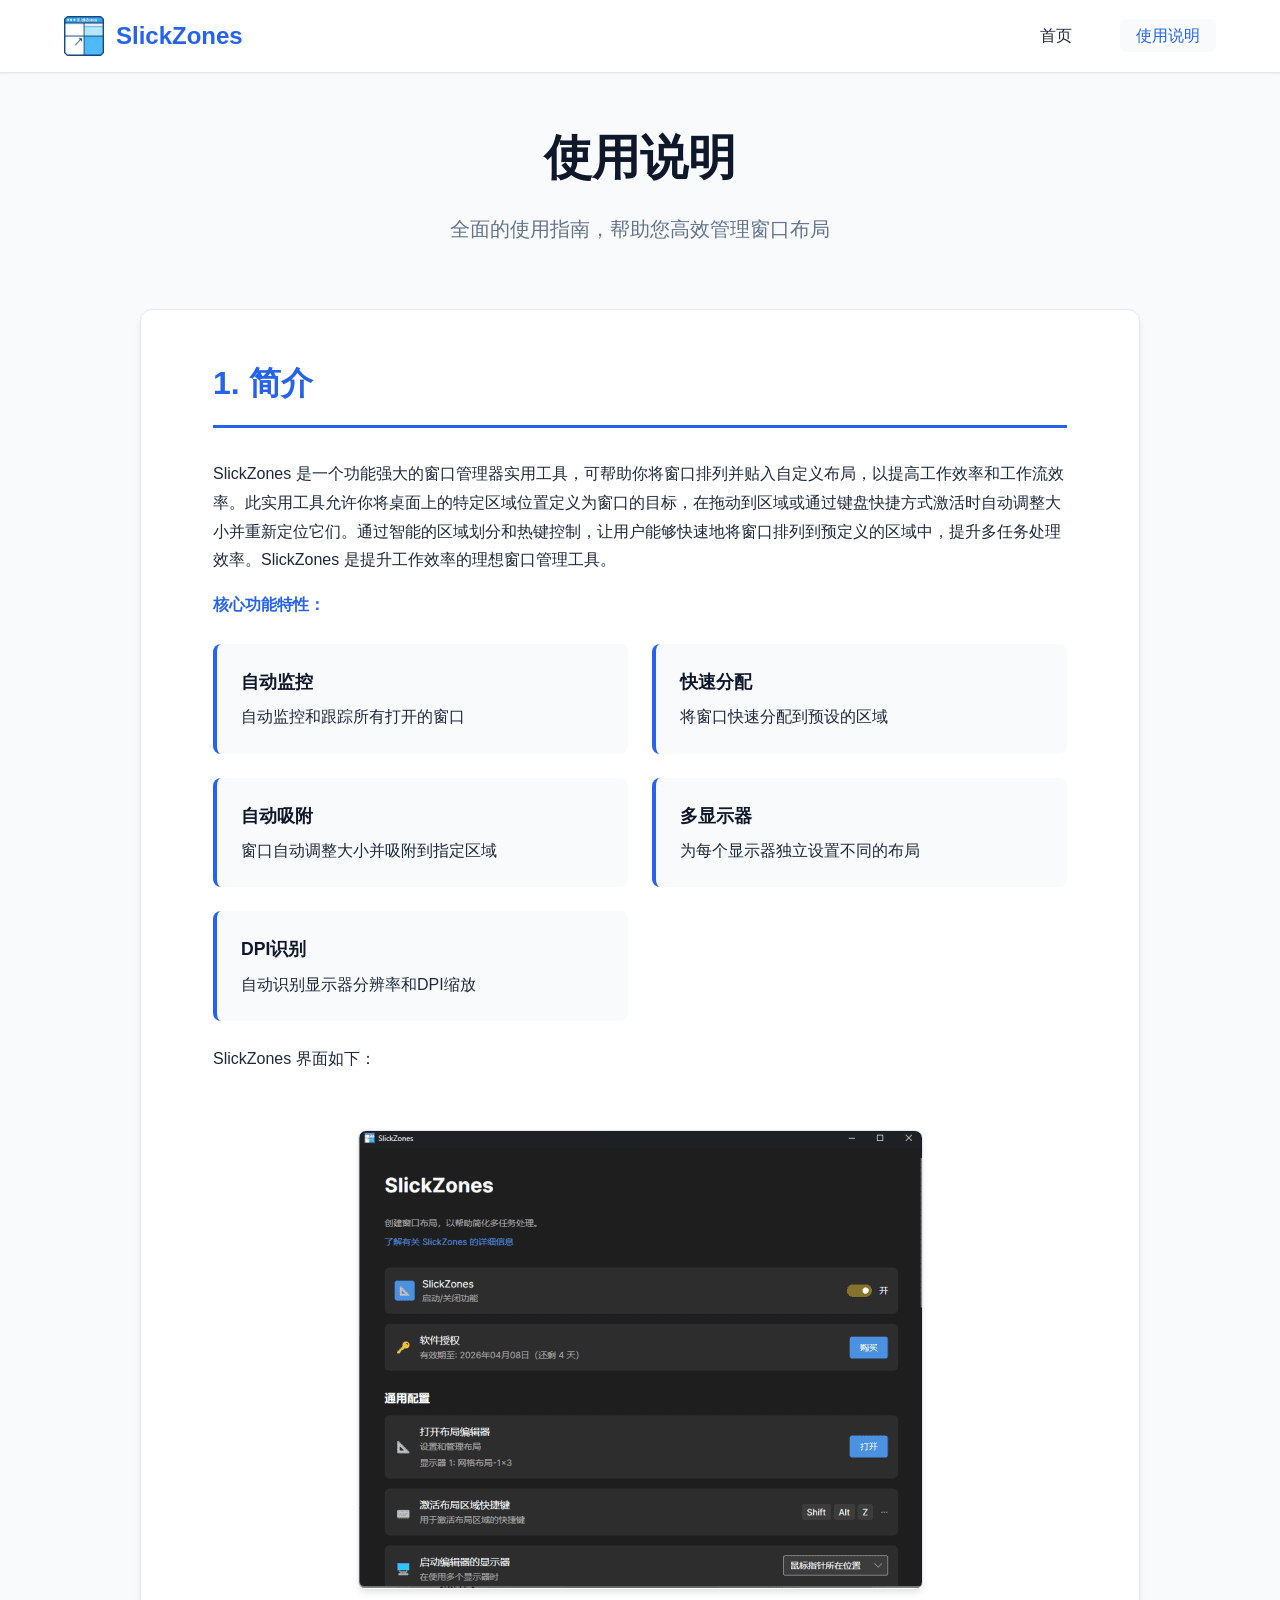
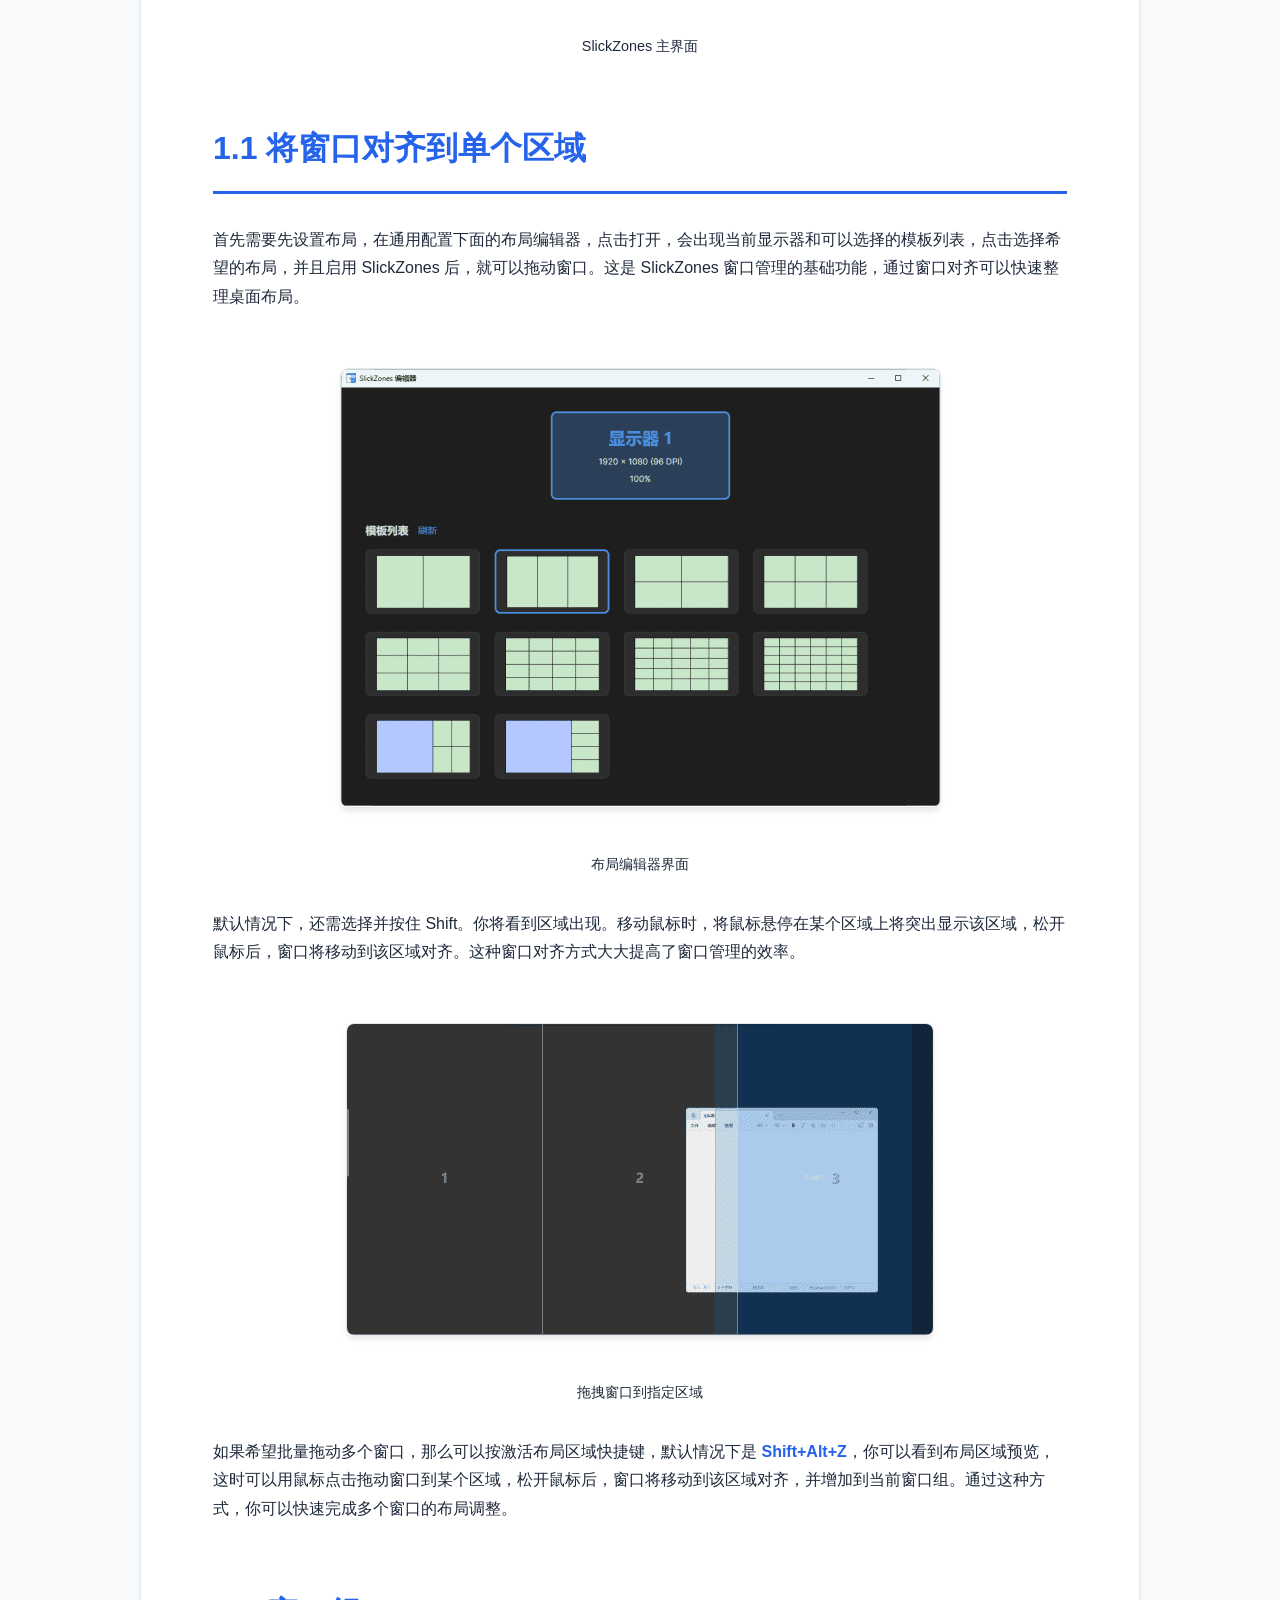
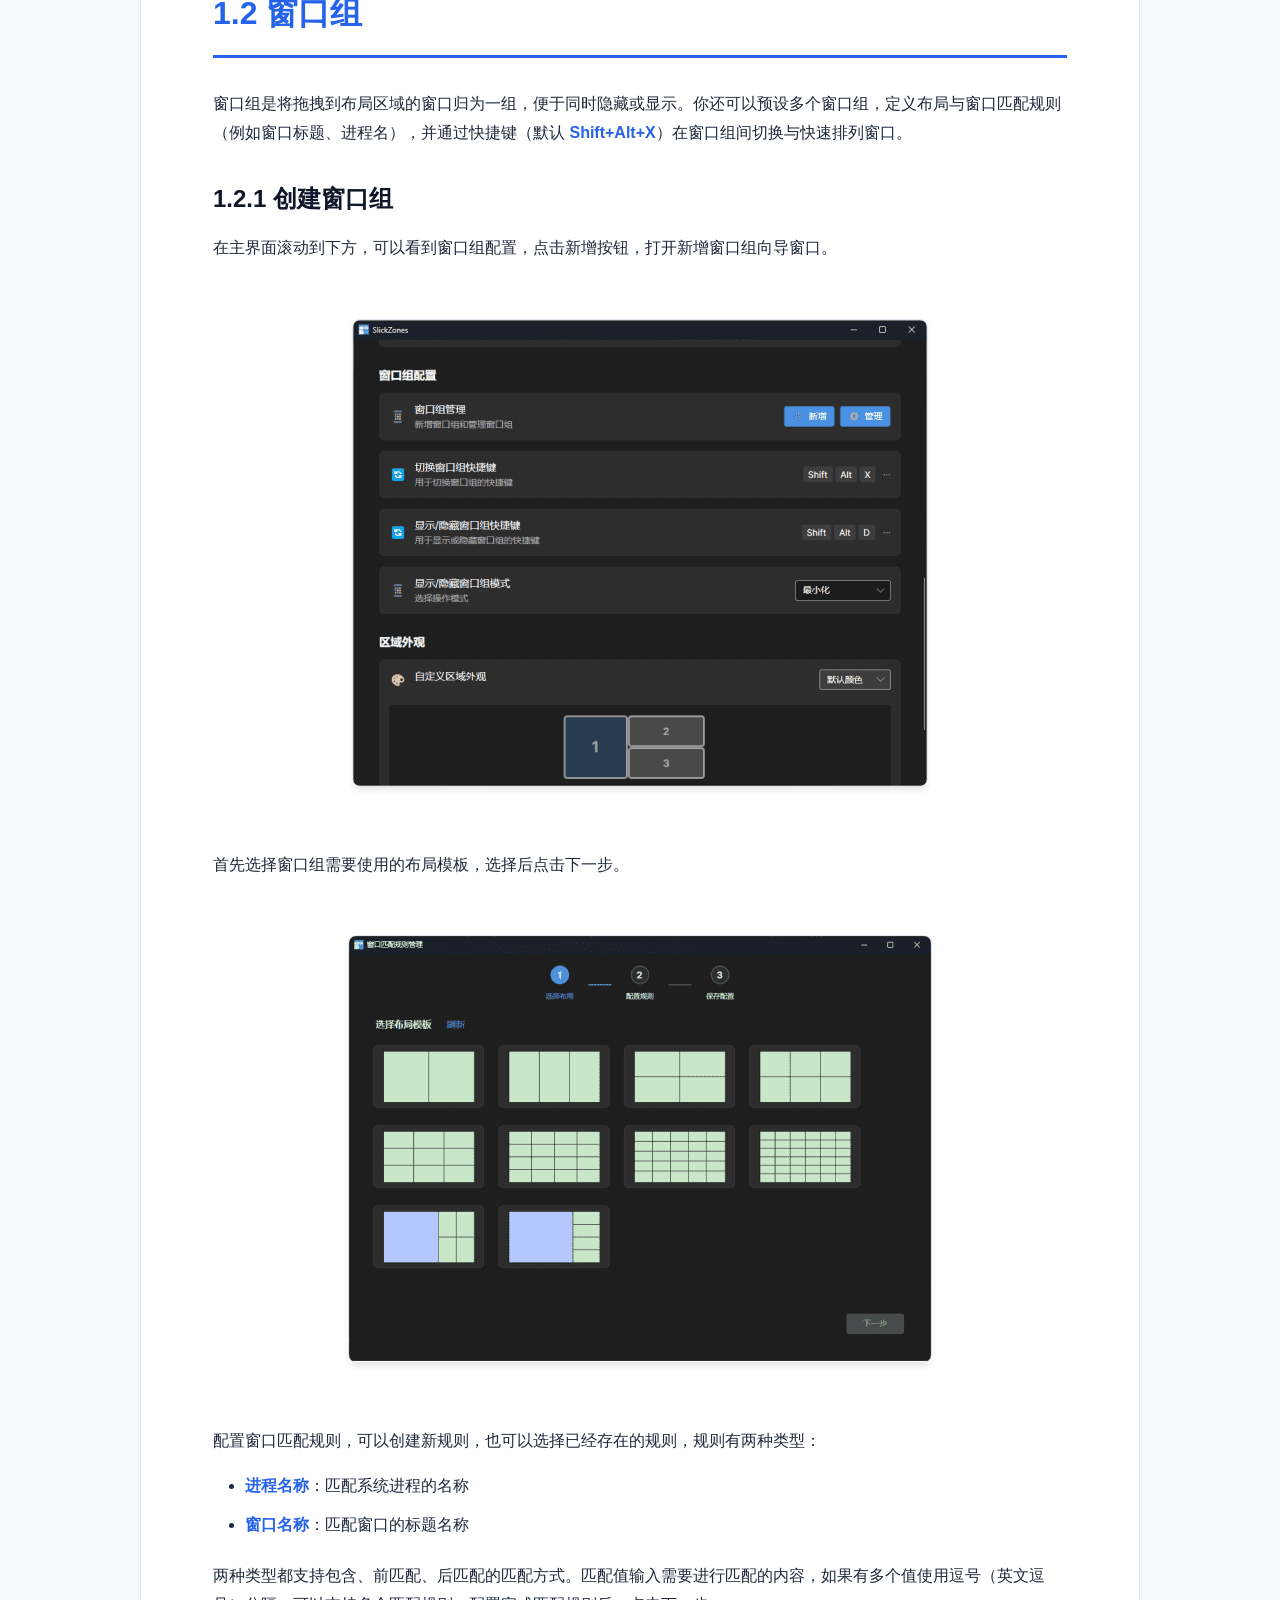
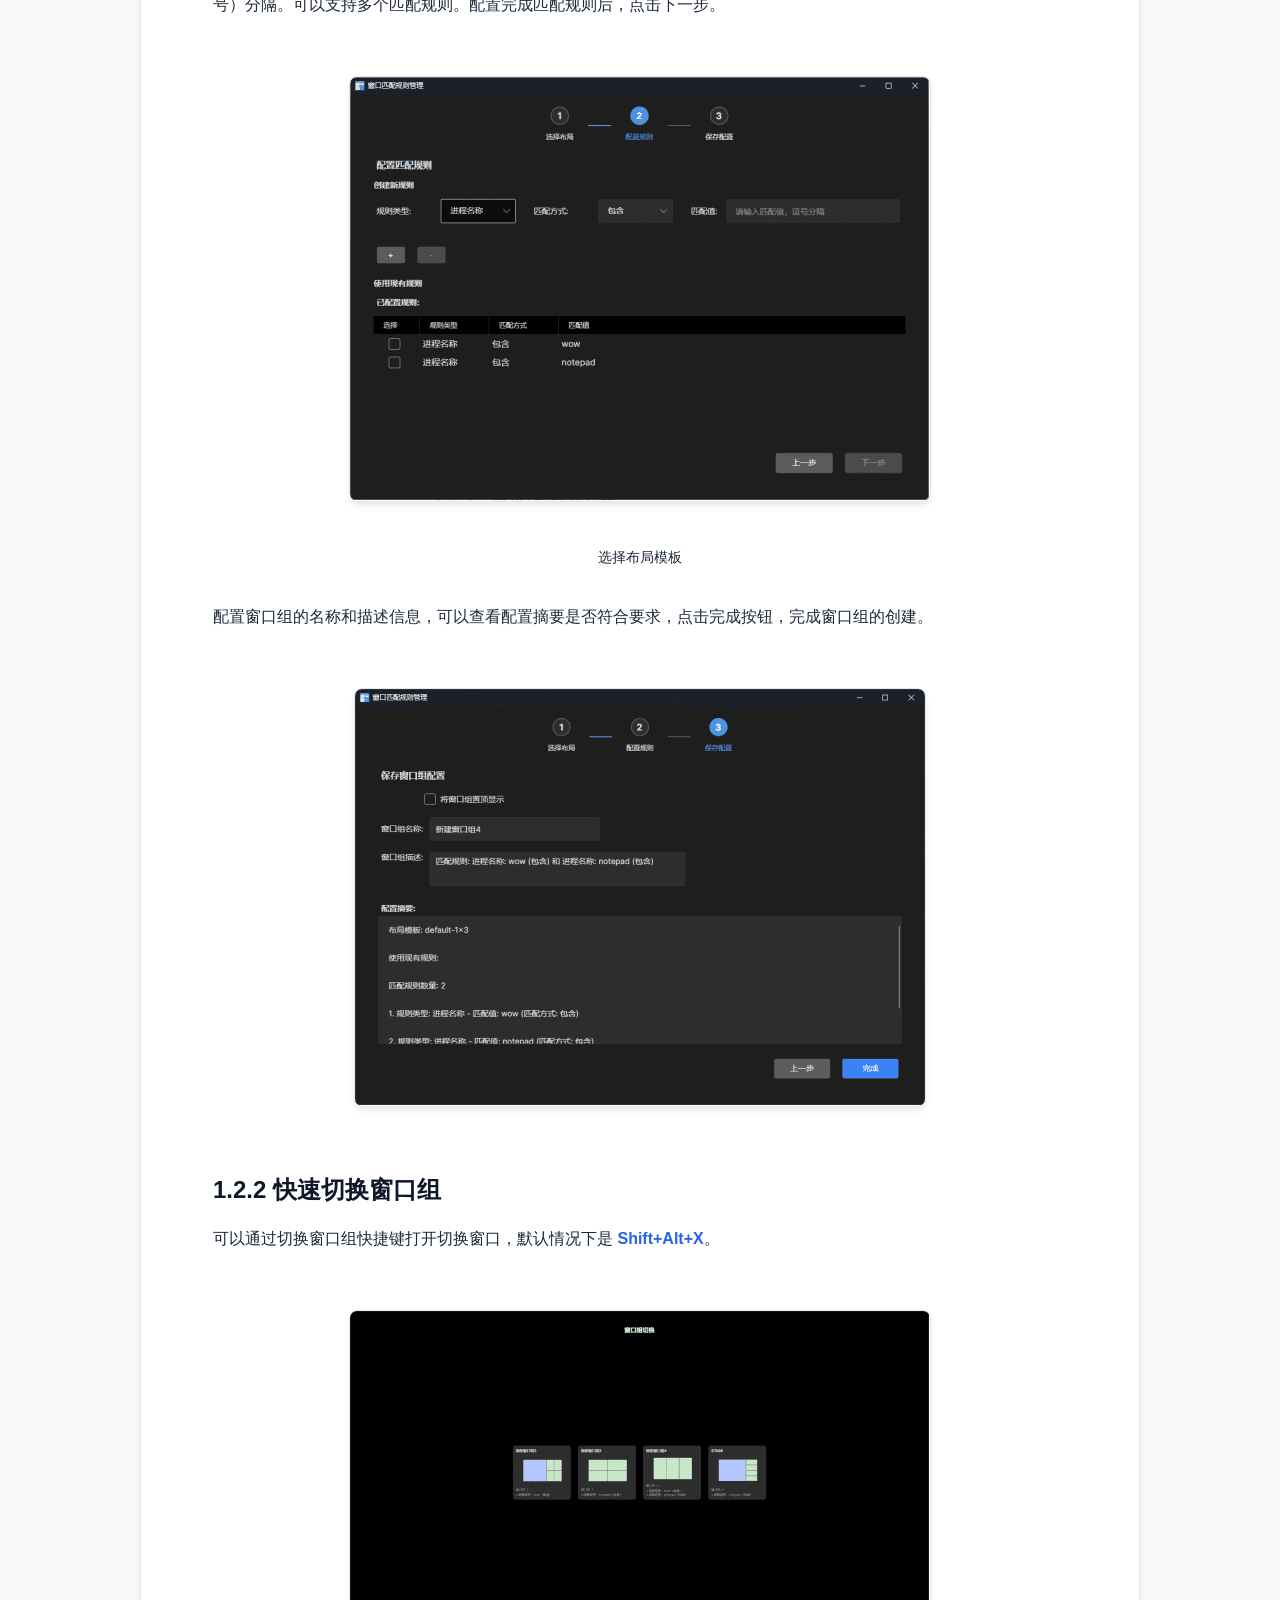
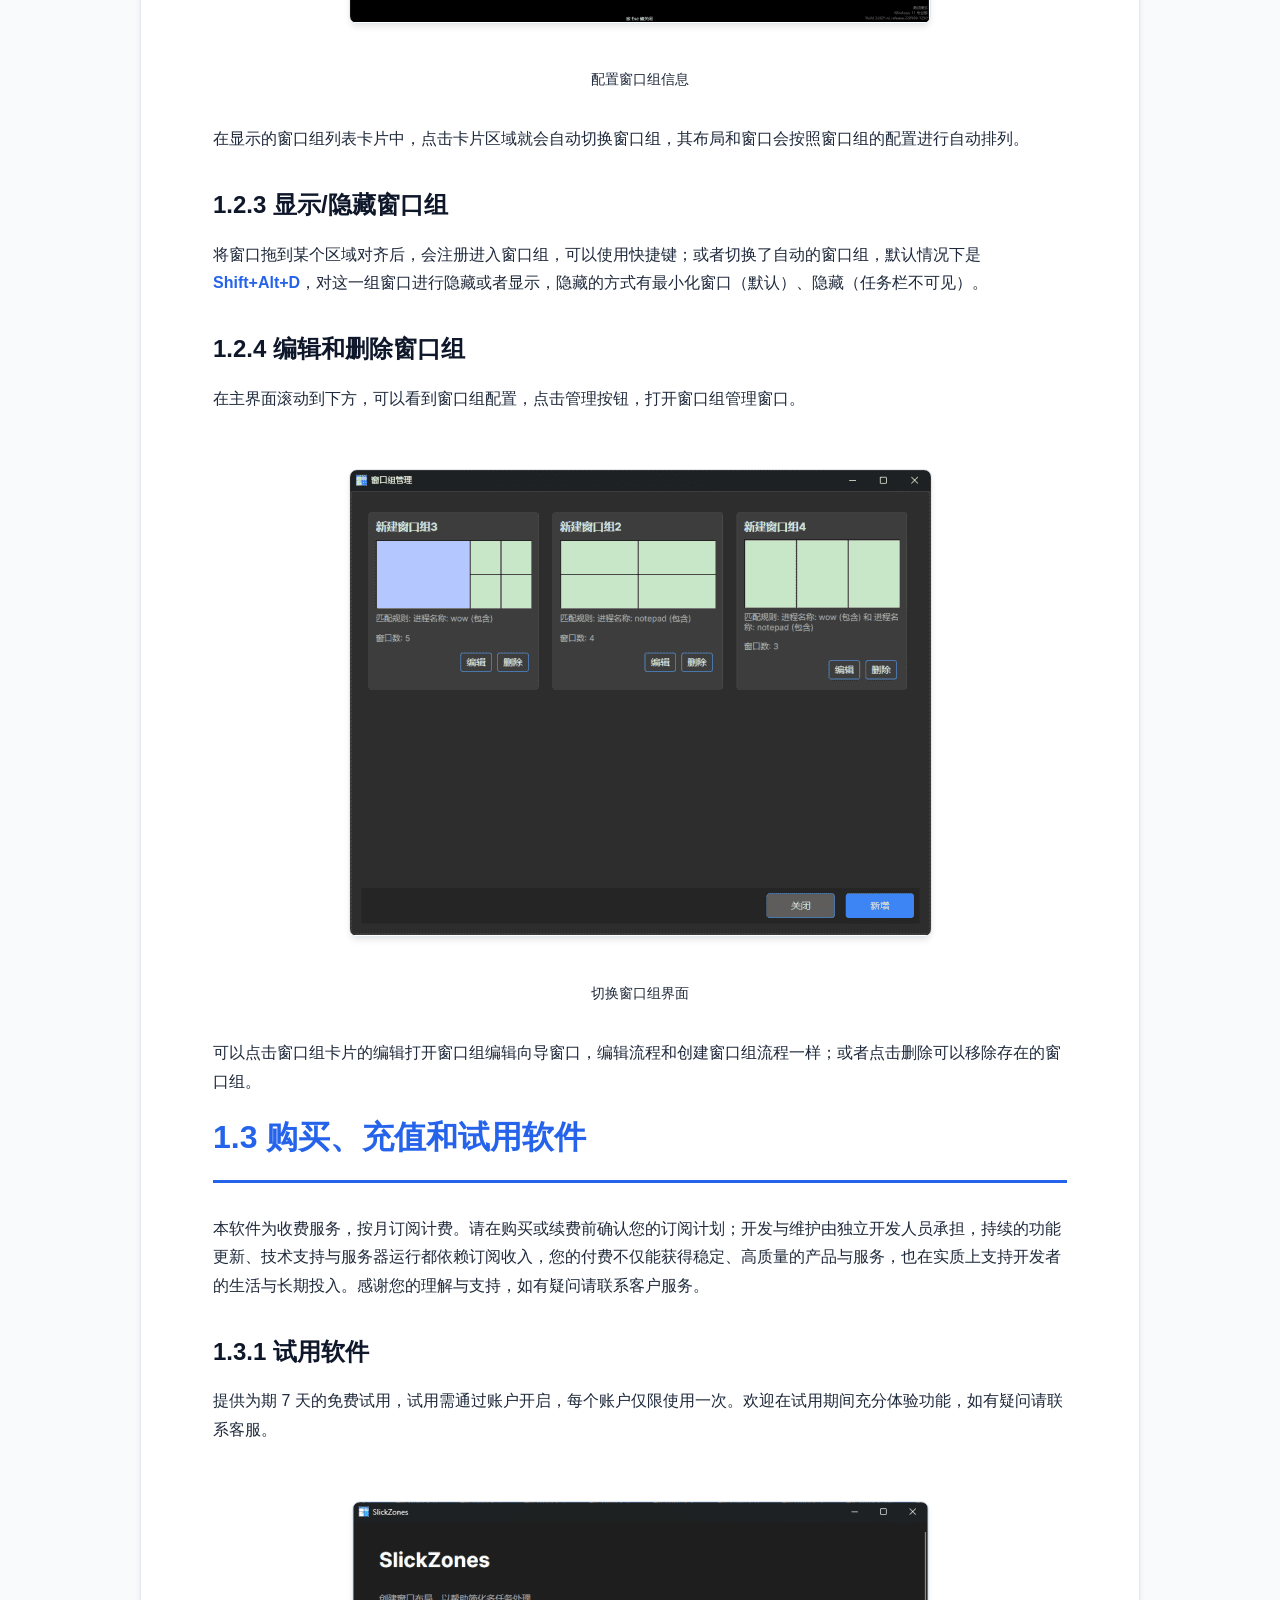
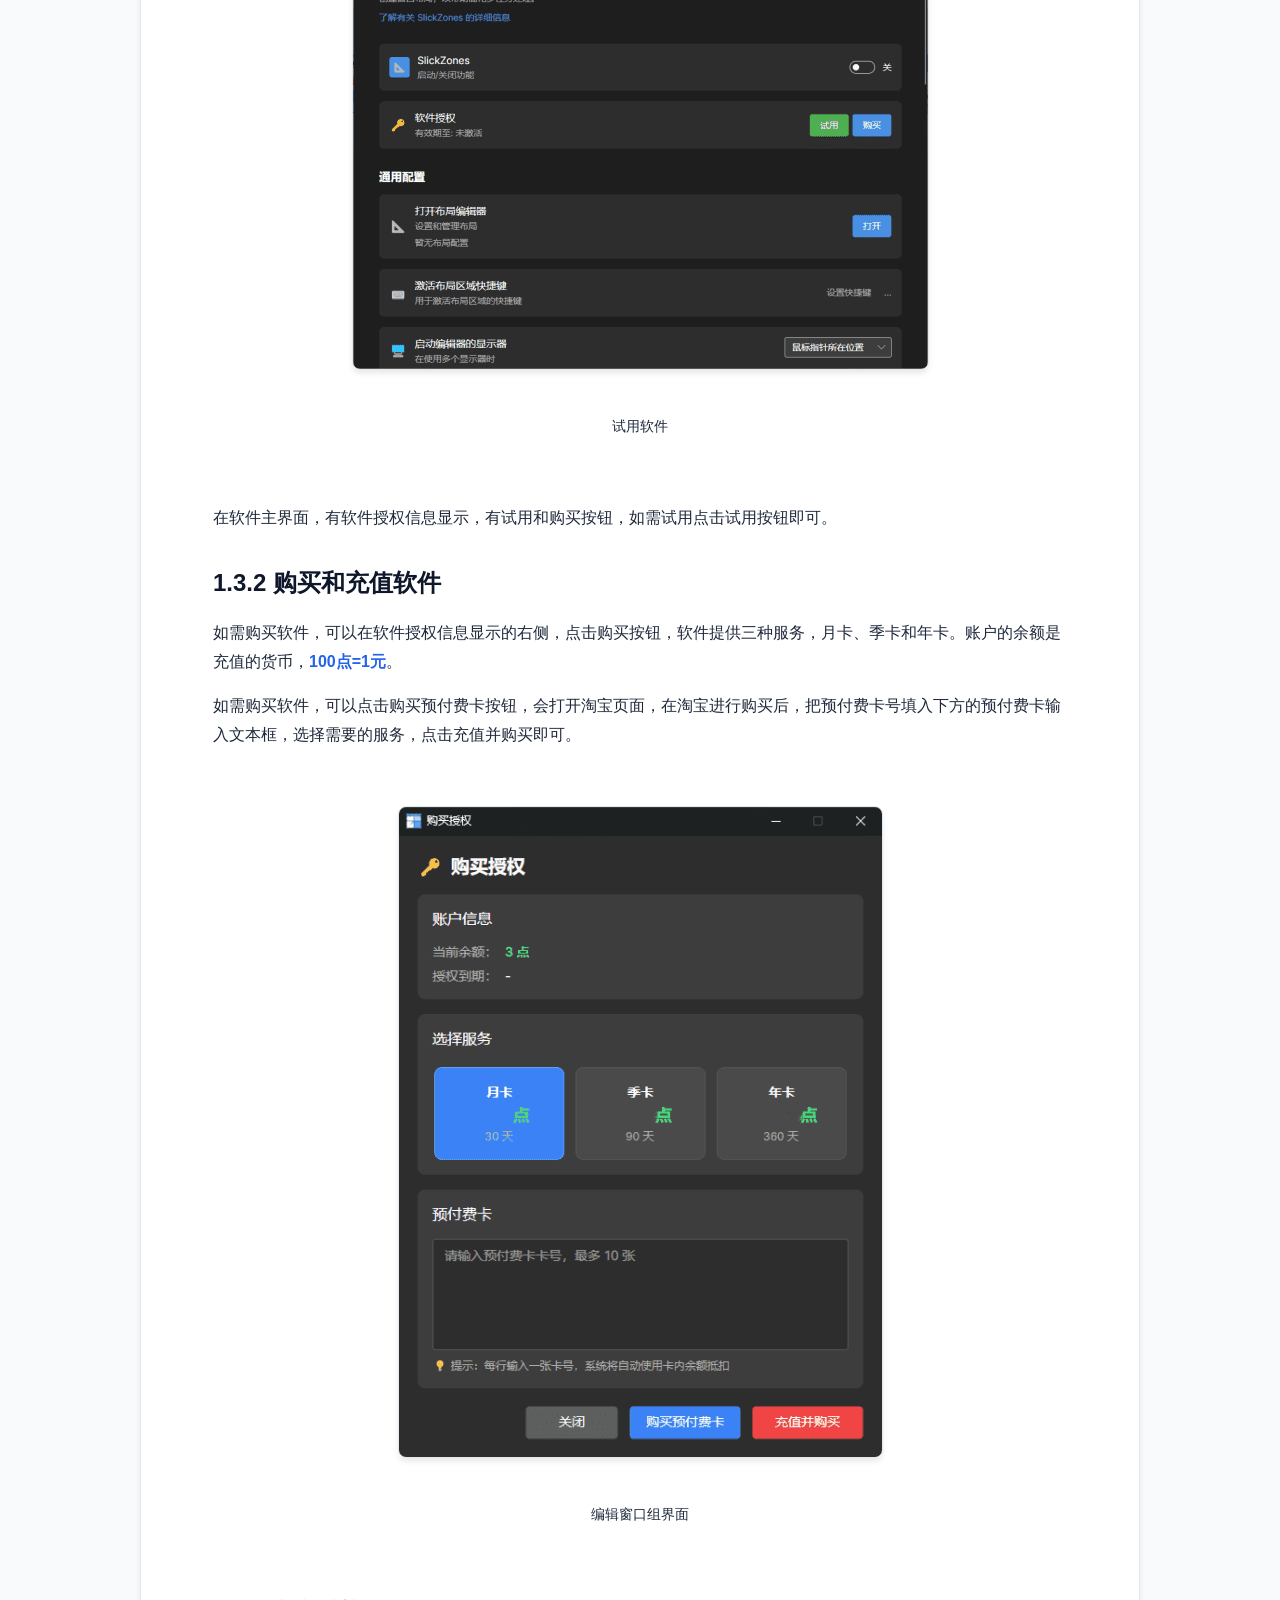
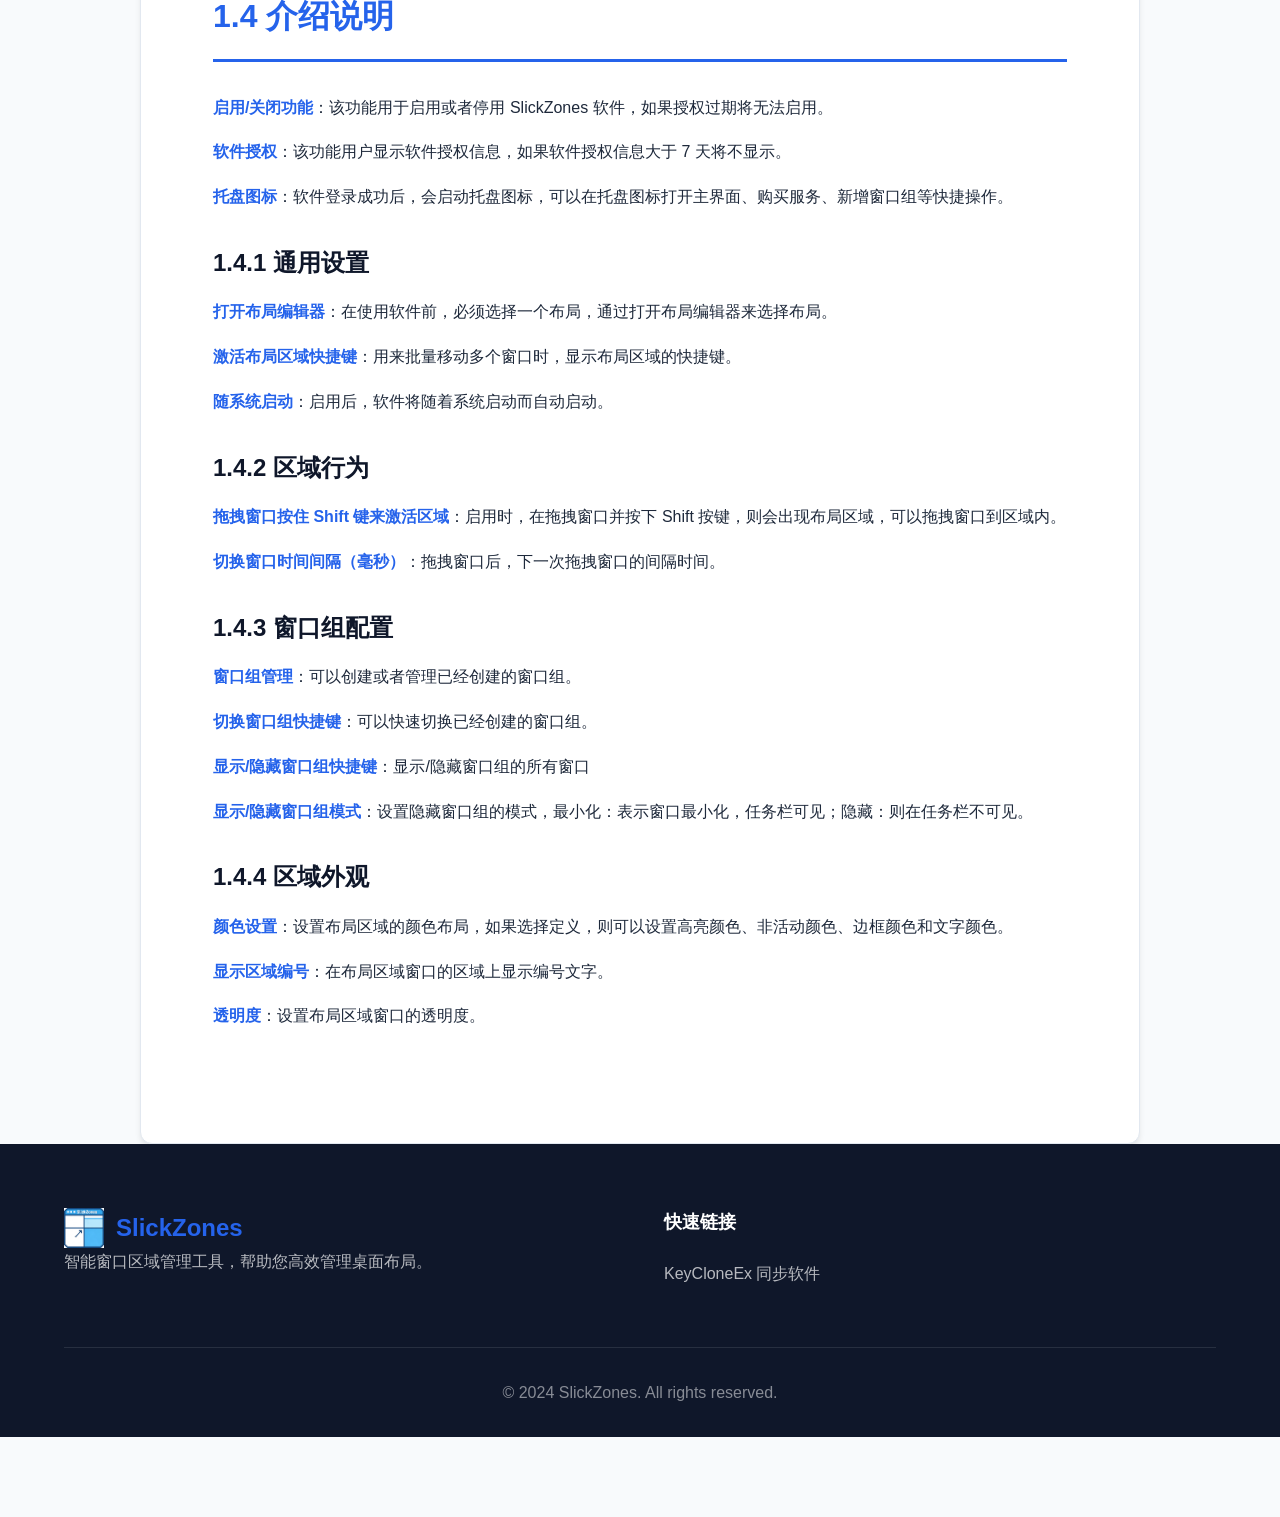
==== manual.html @ 5b069afb "f" ====
<!DOCTYPE html>
<html lang="zh-CN">
<head>
    <meta charset="UTF-8">
    <meta name="viewport" content="width=device-width, initial-scale=1.0">
    <title>SlickZones 使用说明 | 详细教程和功能指南</title>
    <meta name="description" content="SlickZones 官方使用手册，详细教程涵盖窗口对齐、窗口组管理、快捷键操作、购买充值和设置说明。学习如何高效管理桌面布局，提升工作效率。">
    <meta name="keywords" content="SlickZones 使用说明, 窗口管理器教程, 窗口组管理, 窗口对齐, 快捷键操作, 购买充值, 软件设置">
    <meta name="robots" content="index, follow">
    <meta name="author" content="SlickZones Team">
    <meta name="copyright" content="© 2024 SlickZones">
    <link rel="canonical" href="https://sz.jiarin.cn/manual.html">
    <meta property="og:title" content="SlickZones 使用说明 | 详细教程和功能指南">
    <meta property="og:description" content="SlickZones 详细使用教程，包括窗口对齐、窗口组管理、购买充值等功能指南。">
    <meta property="og:url" content="https://sz.jiarin.cn/manual.html">
    <meta property="og:type" content="website">
    <link rel="stylesheet" href="styles.css">
</head>
<body class="manual-page">
    <nav class="navbar">
        <div class="container">
            <div class="logo">
                <img src="Resources/SlickZonesIcon.png" alt="SlickZones" class="logo-icon">
                <span class="logo-text">SlickZones</span>
            </div>
            <ul class="nav-links">
                <li><a href="index.html">首页</a></li>
                <li><a href="manual.html" class="active">使用说明</a></li>
            </ul>
        </div>
    </nav>

    <div class="manual-header">
        <div class="container">
            <h1>使用说明</h1>
            <p>全面的使用指南，帮助您高效管理窗口布局</p>
        </div>
    </div>

    <div class="manual-content">
        <div class="container">
            <div class="manual-section" id="intro">
                <h2>1. 简介</h2>
                
                <p>SlickZones 是一个功能强大的窗口管理器实用工具，可帮助你将窗口排列并贴入自定义布局，以提高工作效率和工作流效率。此实用工具允许你将桌面上的特定区域位置定义为窗口的目标，在拖动到区域或通过键盘快捷方式激活时自动调整大小并重新定位它们。通过智能的区域划分和热键控制，让用户能够快速地将窗口排列到预定义的区域中，提升多任务处理效率。SlickZones 是提升工作效率的理想窗口管理工具。</p>
                
                <p><strong>核心功能特性：</strong></p>
                <div class="feature-list">
                    <div class="feature-item"><strong>自动监控</strong>自动监控和跟踪所有打开的窗口</div>
                    <div class="feature-item"><strong>快速分配</strong>将窗口快速分配到预设的区域</div>
                    <div class="feature-item"><strong>自动吸附</strong>窗口自动调整大小并吸附到指定区域</div>
                    <div class="feature-item"><strong>多显示器</strong>为每个显示器独立设置不同的布局</div>
                    <div class="feature-item"><strong>DPI识别</strong>自动识别显示器分辨率和DPI缩放</div>
                </div>
                
                <p>SlickZones 界面如下：</p>
                <div class="screenshot-container">
                    <img src="Resources/SlickZones 使用说明291.png" alt="SlickZones 主界面">
                    <p class="screenshot-caption">SlickZones 主界面</p>
                </div>
            </div>

            <div class="manual-section" id="alignment">
                <h2>1.1 将窗口对齐到单个区域</h2>
                
                <p>首先需要先设置布局，在通用配置下面的布局编辑器，点击打开，会出现当前显示器和可以选择的模板列表，点击选择希望的布局，并且启用 SlickZones 后，就可以拖动窗口。这是 SlickZones 窗口管理的基础功能，通过窗口对齐可以快速整理桌面布局。</p>
                
                <div class="screenshot-container">
                    <img src="Resources/SlickZones 使用说明389.png" alt="布局编辑器">
                    <p class="screenshot-caption">布局编辑器界面</p>
                </div>
                
                <p>默认情况下，还需选择并按住 Shift。你将看到区域出现。移动鼠标时，将鼠标悬停在某个区域上将突出显示该区域，松开鼠标后，窗口将移动到该区域对齐。这种窗口对齐方式大大提高了窗口管理的效率。</p>
                
                <div class="screenshot-container">
                    <img src="Resources/SlickZones 使用说明465.png" alt="拖拽窗口">
                    <p class="screenshot-caption">拖拽窗口到指定区域</p>
                </div>
                
                <p>如果希望批量拖动多个窗口，那么可以按激活布局区域快捷键，默认情况下是 <strong>Shift+Alt+Z</strong>，你可以看到布局区域预览，这时可以用鼠标点击拖动窗口到某个区域，松开鼠标后，窗口将移动到该区域对齐，并增加到当前窗口组。通过这种方式，你可以快速完成多个窗口的布局调整。</p>
                
            </div>

            <div class="manual-section" id="groups">
                <h2>1.2 窗口组</h2>
                
                <p>窗口组是将拖拽到布局区域的窗口归为一组，便于同时隐藏或显示。你还可以预设多个窗口组，定义布局与窗口匹配规则（例如窗口标题、进程名），并通过快捷键（默认 <strong>Shift+Alt+X</strong>）在窗口组间切换与快速排列窗口。</p>
                
               
                <h3>1.2.1 创建窗口组</h3>
                
                <p>在主界面滚动到下方，可以看到窗口组配置，点击新增按钮，打开新增窗口组向导窗口。</p>
                
                    <div class="screenshot-container">
                    <img src="Resources/SlickZones 使用说明688.png" alt="激活布局区域">
                    <!-- <p class="screenshot-caption">激活布局区域预览</p> -->
                </div>
               
                
                <p>首先选择窗口组需要使用的布局模板，选择后点击下一步。</p>
                
                 <div class="screenshot-container">
                    <img src="Resources/SlickZones 使用说明730.png" alt="新增窗口组">
                    <!-- <p class="screenshot-caption">新增窗口组按钮</p> -->
                </div>
              
                
                <p>配置窗口匹配规则，可以创建新规则，也可以选择已经存在的规则，规则有两种类型：</p>
                <ul>
                    <li><strong>进程名称</strong>：匹配系统进程的名称</li>
                    <li><strong>窗口名称</strong>：匹配窗口的标题名称</li>
                </ul>
                
                <p>两种类型都支持包含、前匹配、后匹配的匹配方式。匹配值输入需要进行匹配的内容，如果有多个值使用逗号（英文逗号）分隔。可以支持多个匹配规则。配置完成匹配规则后，点击下一步。</p>
                
                  <div class="screenshot-container">
                    <img src="Resources/SlickZones 使用说明759.png" alt="选择布局模板">
                    <p class="screenshot-caption">选择布局模板</p>
                </div>
              
                
                <p>配置窗口组的名称和描述信息，可以查看配置摘要是否符合要求，点击完成按钮，完成窗口组的创建。</p>
                
              <div class="screenshot-container">
                    <img src="Resources/SlickZones 使用说明917.png" alt="配置匹配规则">
                    <!-- <p class="screenshot-caption">配置窗口匹配规则</p> -->
                </div>
                <h3>1.2.2 快速切换窗口组</h3>
                
                <p>可以通过切换窗口组快捷键打开切换窗口，默认情况下是 <strong>Shift+Alt+X</strong>。</p>
                    <div class="screenshot-container">
                    <img src="Resources/SlickZones 使用说明1013.png" alt="窗口组信息">
                    <p class="screenshot-caption">配置窗口组信息</p>
                </div>
                
               
                
                <p>在显示的窗口组列表卡片中，点击卡片区域就会自动切换窗口组，其布局和窗口会按照窗口组的配置进行自动排列。</p>
                
                <h3>1.2.3 显示/隐藏窗口组</h3>
                
                <p>将窗口拖到某个区域对齐后，会注册进入窗口组，可以使用快捷键；或者切换了自动的窗口组，默认情况下是 <strong>Shift+Alt+D</strong>，对这一组窗口进行隐藏或者显示，隐藏的方式有最小化窗口（默认）、隐藏（任务栏不可见）。</p>
                
                <h3>1.2.4 编辑和删除窗口组</h3>
                
                <p>在主界面滚动到下方，可以看到窗口组配置，点击管理按钮，打开窗口组管理窗口。</p>
                 <div class="screenshot-container">
                    <img src="Resources/SlickZones 使用说明1227.png" alt="切换窗口组">
                    <p class="screenshot-caption">切换窗口组界面</p>
                </div>
               
                
                <p>可以点击窗口组卡片的编辑打开窗口组编辑向导窗口，编辑流程和创建窗口组流程一样；或者点击删除可以移除存在的窗口组。</p>
           

            <div class="manual-section" id="purchase">
                <h2>1.3 购买、充值和试用软件</h2>
                
                <p>本软件为收费服务，按月订阅计费。请在购买或续费前确认您的订阅计划；开发与维护由独立开发人员承担，持续的功能更新、技术支持与服务器运行都依赖订阅收入，您的付费不仅能获得稳定、高质量的产品与服务，也在实质上支持开发者的生活与长期投入。感谢您的理解与支持，如有疑问请联系客户服务。</p>
                
                <h3>1.3.1 试用软件</h3>
                
                <p>提供为期 7 天的免费试用，试用需通过账户开启，每个账户仅限使用一次。欢迎在试用期间充分体验功能，如有疑问请联系客服。</p>
                  <div class="screenshot-container">
                    <img src="Resources/SlickZones 使用说明1498.png" alt="窗口组管理">
                    <p class="screenshot-caption">试用软件</p>
                </div>
            </div>
                
                <p>在软件主界面，有软件授权信息显示，有试用和购买按钮，如需试用点击试用按钮即可。</p>
                
                <h3>1.3.2 购买和充值软件</h3>
                
                <p>如需购买软件，可以在软件授权信息显示的右侧，点击购买按钮，软件提供三种服务，月卡、季卡和年卡。账户的余额是充值的货币，<strong>100点=1元</strong>。</p>
                
                <p>如需购买软件，可以点击购买预付费卡按钮，会打开淘宝页面，在淘宝进行购买后，把预付费卡号填入下方的预付费卡输入文本框，选择需要的服务，点击充值并购买即可。</p>
                   
                <div class="screenshot-container">
                    <img src="Resources/SlickZones 使用说明1616.png" alt="编辑窗口组">
                    <p class="screenshot-caption">编辑窗口组界面</p>
                </div>
                 
            </div>

            <div class="manual-section" id="settings">
                <h2>1.4 介绍说明</h2>
                
                <p><strong>启用/关闭功能</strong>：该功能用于启用或者停用 SlickZones 软件，如果授权过期将无法启用。</p>
                <p><strong>软件授权</strong>：该功能用户显示软件授权信息，如果软件授权信息大于 7 天将不显示。</p>
                <p><strong>托盘图标</strong>：软件登录成功后，会启动托盘图标，可以在托盘图标打开主界面、购买服务、新增窗口组等快捷操作。</p>
                
                <h3>1.4.1 通用设置</h3>
                <p><strong>打开布局编辑器</strong>：在使用软件前，必须选择一个布局，通过打开布局编辑器来选择布局。</p>
                <p><strong>激活布局区域快捷键</strong>：用来批量移动多个窗口时，显示布局区域的快捷键。</p>
                <p><strong>随系统启动</strong>：启用后，软件将随着系统启动而自动启动。</p>
                
                <h3>1.4.2 区域行为</h3>
                <p><strong>拖拽窗口按住 Shift 键来激活区域</strong>：启用时，在拖拽窗口并按下 Shift 按键，则会出现布局区域，可以拖拽窗口到区域内。</p>
                <p><strong>切换窗口时间间隔（毫秒）</strong>：拖拽窗口后，下一次拖拽窗口的间隔时间。</p>
                
                <h3>1.4.3 窗口组配置</h3>
                <p><strong>窗口组管理</strong>：可以创建或者管理已经创建的窗口组。</p>
                <p><strong>切换窗口组快捷键</strong>：可以快速切换已经创建的窗口组。</p>
                <p><strong>显示/隐藏窗口组快捷键</strong>：显示/隐藏窗口组的所有窗口</p>
                <p><strong>显示/隐藏窗口组模式</strong>：设置隐藏窗口组的模式，最小化：表示窗口最小化，任务栏可见；隐藏：则在任务栏不可见。</p>
                
                <h3>1.4.4 区域外观</h3>
                <p><strong>颜色设置</strong>：设置布局区域的颜色布局，如果选择定义，则可以设置高亮颜色、非活动颜色、边框颜色和文字颜色。</p>
                <p><strong>显示区域编号</strong>：在布局区域窗口的区域上显示编号文字。</p>
                <p><strong>透明度</strong>：设置布局区域窗口的透明度。</p>
            </div>
        </div>
    </div>

    <footer class="footer">
        <div class="container">
            <div class="footer-content">
                <div class="footer-section">
                    <div class="logo">
                        <img src="Resources/SlickZonesIcon.png" alt="SlickZones" class="logo-icon">
                        <span class="logo-text">SlickZones</span>
                    </div>
                    <p class="footer-description">智能窗口区域管理工具，帮助您高效管理桌面布局。</p>
                </div>
                <div class="footer-section">
                    <h4>快速链接</h4>
                    <ul class="footer-links">
                        <li><a href="http://www.keyclone.cn" target="_blank">KeyCloneEx 同步软件</a></li>
                    </ul>
                </div>
            </div>
            <div class="footer-bottom">
                <p>&copy; 2024 SlickZones. All rights reserved.</p>
            </div>
        </div>
    </footer>

    <button class="back-to-top" onclick="scrollToTop()" title="返回顶部">↑</button>

    <script>
        function scrollToTop() {
            window.scrollTo({ top: 0, behavior: 'smooth' });
        }
        
        window.addEventListener('scroll', function() {
            const btn = document.querySelector('.back-to-top');
            if (window.pageYOffset > 300) {
                btn.style.display = 'flex';
            } else {
                btn.style.display = 'none';
            }
        });
        
        document.addEventListener('DOMContentLoaded', function() {
            document.querySelector('.back-to-top').style.display = 'none';
        });
    </script>
</body>
</html>
---- styles.css ----
* {
    margin: 0;
    padding: 0;
    box-sizing: border-box;
}

:root {
    --primary-color: #2563eb;
    --primary-dark: #1d4ed8;
    --secondary-color: #0f172a;
    --text-color: #1e293b;
    --text-light: #64748b;
    --bg-color: #ffffff;
    --bg-light: #f8fafc;
    --card-bg: #ffffff;
    --border-color: #e2e8f0;
    --border-radius: 12px;
    --transition: all 0.3s ease;
    --shadow-sm: 0 1px 2px 0 rgba(0, 0, 0, 0.05);
    --shadow-md: 0 4px 6px -1px rgba(0, 0, 0, 0.1);
    --shadow-lg: 0 10px 15px -3px rgba(0, 0, 0, 0.1);
}

body {
    font-family: -apple-system, BlinkMacSystemFont, 'Segoe UI', 'Microsoft YaHei', sans-serif;
    line-height: 1.6;
    color: var(--text-color);
    background-color: var(--bg-color);
}

.container {
    max-width: 1200px;
    margin: 0 auto;
    padding: 0 24px;
}

/* 导航栏 */
.navbar {
    background: rgba(255, 255, 255, 0.95);
    backdrop-filter: blur(10px);
    box-shadow: var(--shadow-sm);
    padding: 1rem 0;
    position: fixed;
    width: 100%;
    top: 0;
    z-index: 1000;
    border-bottom: 1px solid var(--border-color);
}

.navbar .container {
    display: flex;
    justify-content: space-between;
    align-items: center;
}

.logo {
    display: flex;
    align-items: center;
    gap: 12px;
}

.logo-icon {
    width: 40px;
    height: 40px;
}

.logo-text {
    font-size: 1.5rem;
    font-weight: 700;
    color: var(--primary-color);
}

.nav-links {
    display: flex;
    list-style: none;
    gap: 2rem;
}

.nav-links a {
    text-decoration: none;
    color: var(--text-color);
    font-weight: 500;
    transition: var(--transition);
    padding: 0.5rem 1rem;
    border-radius: 6px;
}

.nav-links a:hover {
    color: var(--primary-color);
    background: var(--bg-light);
}

.nav-links a.active {
    color: var(--primary-color);
    background: var(--bg-light);
}

/* Hero 区域 */
.hero {
    padding: 70px 0 50px;
    background: linear-gradient(135deg, #3b82f6 0%, #1e40af 100%);
    color: white;
    min-height: 55vh;
    display: flex;
    align-items: center;
}

.hero .container {
    display: grid;
    grid-template-columns: 1fr 1fr;
    gap: 4rem;
    align-items: center;
}

.hero-content {
    animation: fadeInUp 0.8s ease;
}

.hero-title {
    font-size: 3.5rem;
    font-weight: 800;
    margin-bottom: 1.5rem;
    line-height: 1.2;
}

.hero-subtitle {
    font-size: 1.5rem;
    margin-bottom: 1.5rem;
    opacity: 0.95;
}

.hero-description {
    font-size: 1.125rem;
    margin-bottom: 2rem;
    opacity: 0.9;
    line-height: 1.8;
}

.hero-buttons {
    display: flex;
    gap: 1rem;
}

.hero-image {
    animation: fadeInRight 0.8s ease;
}

.hero-screenshot {
    width: 100%;
    max-width: 600px;
    border-radius: var(--border-radius);
    box-shadow: 0 25px 50px -12px rgba(0, 0, 0, 0.25);
    border: 4px solid rgba(255, 255, 255, 0.2);
}

/* 按钮样式 */
.btn {
    display: inline-block;
    padding: 0.875rem 2rem;
    border-radius: 8px;
    text-decoration: none;
    font-weight: 600;
    transition: var(--transition);
    border: none;
    cursor: pointer;
    font-size: 1rem;
}

.btn-primary {
    background: white;
    color: var(--primary-color);
}

.btn-primary:hover {
    background: var(--bg-light);
    transform: translateY(-2px);
    box-shadow: var(--shadow-lg);
}

.btn-download {
    background: #3b82f6;
    color: white;
    font-size: 1.125rem;
    padding: 1rem 2.5rem;
    font-weight: 700;
    box-shadow: var(--shadow-lg);
}

.btn-download:hover {
    background: #2563eb;
    transform: translateY(-3px);
    box-shadow: 0 20px 25px -5px rgba(0, 0, 0, 0.2);
}

.btn-secondary {
    background: transparent;
    color: white;
    border: 2px solid rgba(255, 255, 255, 0.3);
}

.btn-secondary:hover {
    background: rgba(255, 255, 255, 0.1);
    border-color: white;
}

.btn-lg {
    padding: 1rem 2.5rem;
    font-size: 1.125rem;
}

/* 区域通用样式 */
section {
    padding: 100px 0;
}

.section-header {
    text-align: center;
    margin-bottom: 4rem;
}

.section-header h2 {
    font-size: 2.5rem;
    font-weight: 700;
    margin-bottom: 1rem;
    color: var(--secondary-color);
}

.section-header p {
    color: var(--text-light);
    font-size: 1.125rem;
}

/* 功能特性 */
.features {
    background: var(--bg-light);
}

.features-grid {
    display: grid;
    grid-template-columns: repeat(auto-fit, minmax(320px, 1fr));
    gap: 2rem;
}

.feature-card {
    background: var(--card-bg);
    padding: 2.5rem;
    border-radius: var(--border-radius);
    box-shadow: var(--shadow-md);
    transition: var(--transition);
    text-align: center;
    border: 1px solid var(--border-color);
}

.feature-card:hover {
    transform: translateY(-8px);
    box-shadow: var(--shadow-lg);
}

.feature-icon {
    font-size: 3rem;
    margin-bottom: 1.5rem;
}

.feature-card h3 {
    font-size: 1.5rem;
    font-weight: 600;
    margin-bottom: 1rem;
    color: var(--secondary-color);
}

.feature-card p {
    color: var(--text-light);
    line-height: 1.8;
}

.internal-link {
    color: var(--primary-color);
    text-decoration: none;
    font-weight: 600;
    transition: var(--transition);
}

.internal-link:hover {
    text-decoration: underline;
    color: var(--primary-dark);
}

/* CTA 区域 */
.cta {
    background: linear-gradient(135deg, #3b82f6 0%, #1e40af 100%);
    color: white;
    text-align: center;
}

.cta h2 {
    font-size: 2.5rem;
    font-weight: 700;
    margin-bottom: 1rem;
}

.cta p {
    font-size: 1.25rem;
    margin-bottom: 2rem;
    opacity: 0.95;
}

.cta .btn {
    background: white;
    color: var(--primary-color);
}

.cta .btn:hover {
    background: var(--bg-light);
}

/* 页脚 */
.footer {
    background: var(--secondary-color);
    color: white;
    padding: 4rem 0 2rem;
}

.footer-content {
    display: grid;
    grid-template-columns: repeat(auto-fit, minmax(250px, 1fr));
    gap: 3rem;
    margin-bottom: 3rem;
}

.footer-section h4 {
    font-size: 1.125rem;
    font-weight: 600;
    margin-bottom: 1.5rem;
    color: white;
}

.footer-links {
    list-style: none;
}

.footer-links li {
    margin-bottom: 0.75rem;
}

.footer-links a {
    color: rgba(255, 255, 255, 0.7);
    text-decoration: none;
    transition: var(--transition);
}

.footer-links a:hover {
    color: white;
}

.footer-description {
    color: rgba(255, 255, 255, 0.7);
    line-height: 1.8;
}

.footer-bottom {
    text-align: center;
    padding-top: 2rem;
    border-top: 1px solid rgba(255, 255, 255, 0.1);
}

.footer-bottom p {
    color: rgba(255, 255, 255, 0.5);
}

/* 使用手册页面样式 */
.manual-page {
    padding: 120px 0 80px;
    background: var(--bg-light);
    min-height: 100vh;
}

.manual-header {
    text-align: center;
    margin-bottom: 4rem;
}

.manual-header h1 {
    font-size: 3rem;
    font-weight: 700;
    margin-bottom: 1rem;
    color: var(--secondary-color);
}

.manual-header p {
    color: var(--text-light);
    font-size: 1.25rem;
}

.manual-content {
    background: var(--card-bg);
    padding: 3rem;
    border-radius: var(--border-radius);
    box-shadow: var(--shadow-md);
    max-width: 1000px;
    margin: 0 auto;
    border: 1px solid var(--border-color);
}

.manual-section {
    margin-bottom: 4rem;
}

.manual-section h2 {
    font-size: 2rem;
    font-weight: 700;
    margin-bottom: 2rem;
    color: var(--primary-color);
    padding-bottom: 1rem;
    border-bottom: 3px solid var(--primary-color);
}

.manual-section h3 {
    font-size: 1.5rem;
    font-weight: 600;
    margin: 2rem 0 1rem;
    color: var(--secondary-color);
}

.manual-section h4 {
    font-size: 1.25rem;
    font-weight: 600;
    margin: 1.5rem 0 1rem;
    color: var(--text-color);
}

.manual-section p {
    color: var(--text-color);
    line-height: 1.8;
    margin-bottom: 1rem;
}

.manual-section ul {
    margin-left: 2rem;
    margin-bottom: 1.5rem;
}

.manual-section ul li {
    margin-bottom: 0.75rem;
    color: var(--text-color);
    line-height: 1.7;
}

.manual-section strong {
    color: var(--primary-color);
    font-weight: 600;
}

.manual-section img {
    max-width: 100%;
    height: auto;
    border-radius: 8px;
    margin: 1.5rem 0;
    border: 1px solid var(--border-color);
    box-shadow: var(--shadow-md);
}

.screenshot-container {
    text-align: center;
    margin: 2rem 0;
}

.screenshot-container img {
    max-width: 100%;
    height: auto;
}

.screenshot-caption {
    font-size: 0.9rem;
    color: var(--text-light);
    margin-top: 0.75rem;
    text-align: center;
}

.feature-list {
    display: grid;
    grid-template-columns: repeat(auto-fill, minmax(280px, 1fr));
    gap: 1.5rem;
    margin: 1.5rem 0;
}

.feature-item {
    padding: 1.5rem;
    background: var(--bg-light);
    border-radius: 8px;
    border-left: 4px solid var(--primary-color);
}

.feature-item strong {
    display: block;
    margin-bottom: 0.5rem;
    color: var(--secondary-color);
    font-size: 1.1rem;
}

.quick-links {
    margin-top: 3rem;
    padding: 2rem;
    background: var(--bg-light);
    border-radius: var(--border-radius);
}

.quick-links h4 {
    margin-bottom: 1.5rem;
    color: var(--secondary-color);
    font-size: 1.25rem;
}

.quick-links ul {
    list-style: none;
    padding: 0;
    margin: 0;
}

.quick-links ul li {
    margin-bottom: 0.75rem;
}

.quick-links ul li a {
    color: var(--primary-color);
    text-decoration: none;
    transition: var(--transition);
    font-weight: 500;
}

.quick-links ul li a:hover {
    text-decoration: underline;
}

.nav-tabs {
    display: flex;
    flex-wrap: wrap;
    gap: 0.75rem;
    margin-bottom: 3rem;
    padding-bottom: 1.5rem;
    border-bottom: 2px solid var(--border-color);
}

.nav-tab {
    padding: 0.75rem 1.5rem;
    background: var(--bg-light);
    border-radius: 8px;
    cursor: pointer;
    transition: var(--transition);
    color: var(--text-color);
    text-decoration: none;
    font-weight: 500;
    border: 1px solid var(--border-color);
}

.nav-tab:hover {
    background: var(--primary-color);
    color: white;
    border-color: var(--primary-color);
}

.back-to-top {
    position: fixed;
    bottom: 2rem;
    right: 2rem;
    width: 50px;
    height: 50px;
    background: var(--primary-color);
    color: white;
    border: none;
    border-radius: 50%;
    cursor: pointer;
    font-size: 1.5rem;
    display: flex;
    align-items: center;
    justify-content: center;
    box-shadow: var(--shadow-lg);
    transition: var(--transition);
    z-index: 1000;
}

.back-to-top:hover {
    transform: translateY(-3px);
    box-shadow: 0 20px 25px -5px rgba(0, 0, 0, 0.2);
}

/* 动画 */
@keyframes fadeInUp {
    from {
        opacity: 0;
        transform: translateY(30px);
    }
    to {
        opacity: 1;
        transform: translateY(0);
    }
}

@keyframes fadeInRight {
    from {
        opacity: 0;
        transform: translateX(30px);
    }
    to {
        opacity: 1;
        transform: translateX(0);
    }
}

/* 响应式设计 */
@media (max-width: 768px) {
    .hero-title {
        font-size: 2.5rem;
    }
    
    .hero-subtitle {
        font-size: 1.25rem;
    }
    
    .hero-buttons {
        flex-direction: column;
    }
    
    .hero .container {
        grid-template-columns: 1fr;
        text-align: center;
    }
    
    .hero-screenshot {
        max-width: 100%;
    }
    
    .navbar .container {
        flex-direction: column;
        gap: 1rem;
    }
    
    .nav-links {
        flex-wrap: wrap;
        justify-content: center;
    }
    
    .features-grid {
        grid-template-columns: 1fr;
    }
    
    .manual-content {
        padding: 2rem;
    }
    
    .manual-header h1 {
        font-size: 2rem;
    }
}

@media (max-width: 480px) {
    .hero-title {
        font-size: 2rem;
    }
    
    .hero-description {
        font-size: 1rem;
    }
    
    .section-header h2 {
        font-size: 2rem;
    }
    
    .nav-tab {
        padding: 0.5rem 1rem;
        font-size: 0.9rem;
    }
}
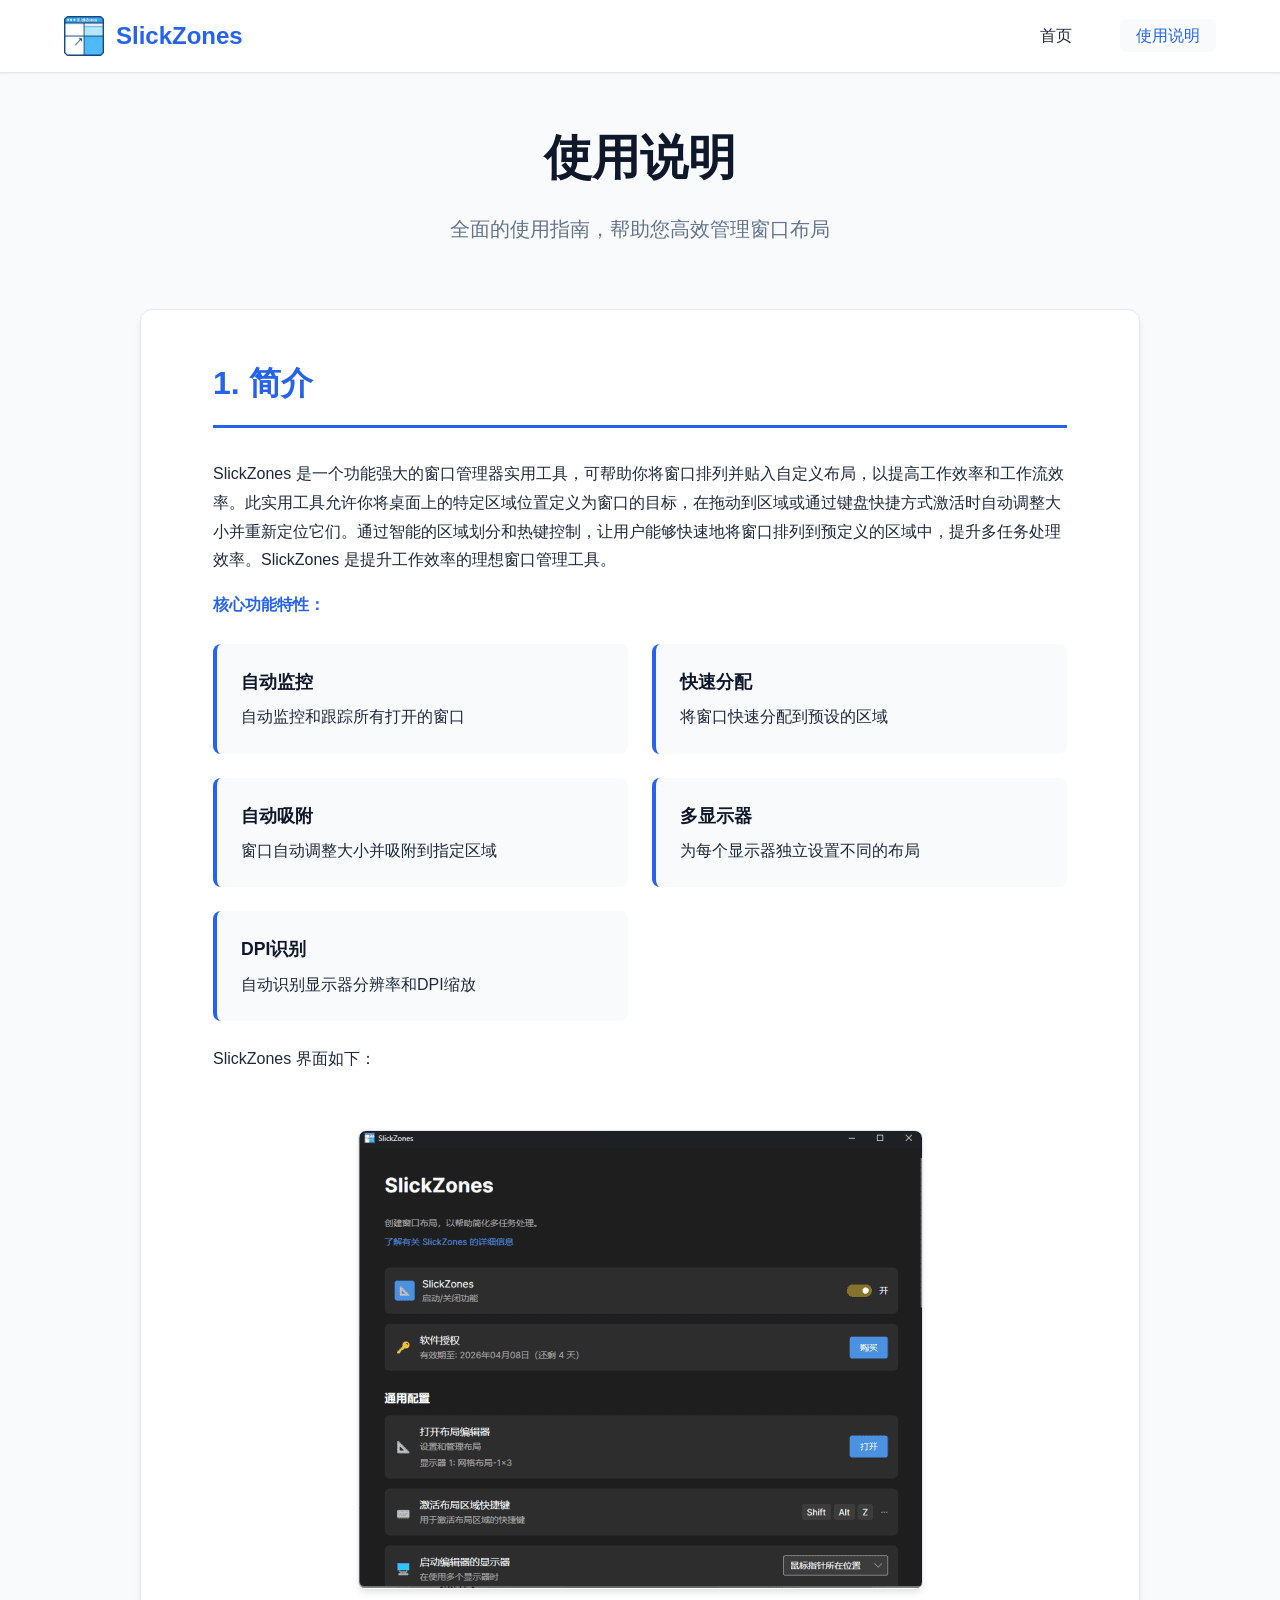
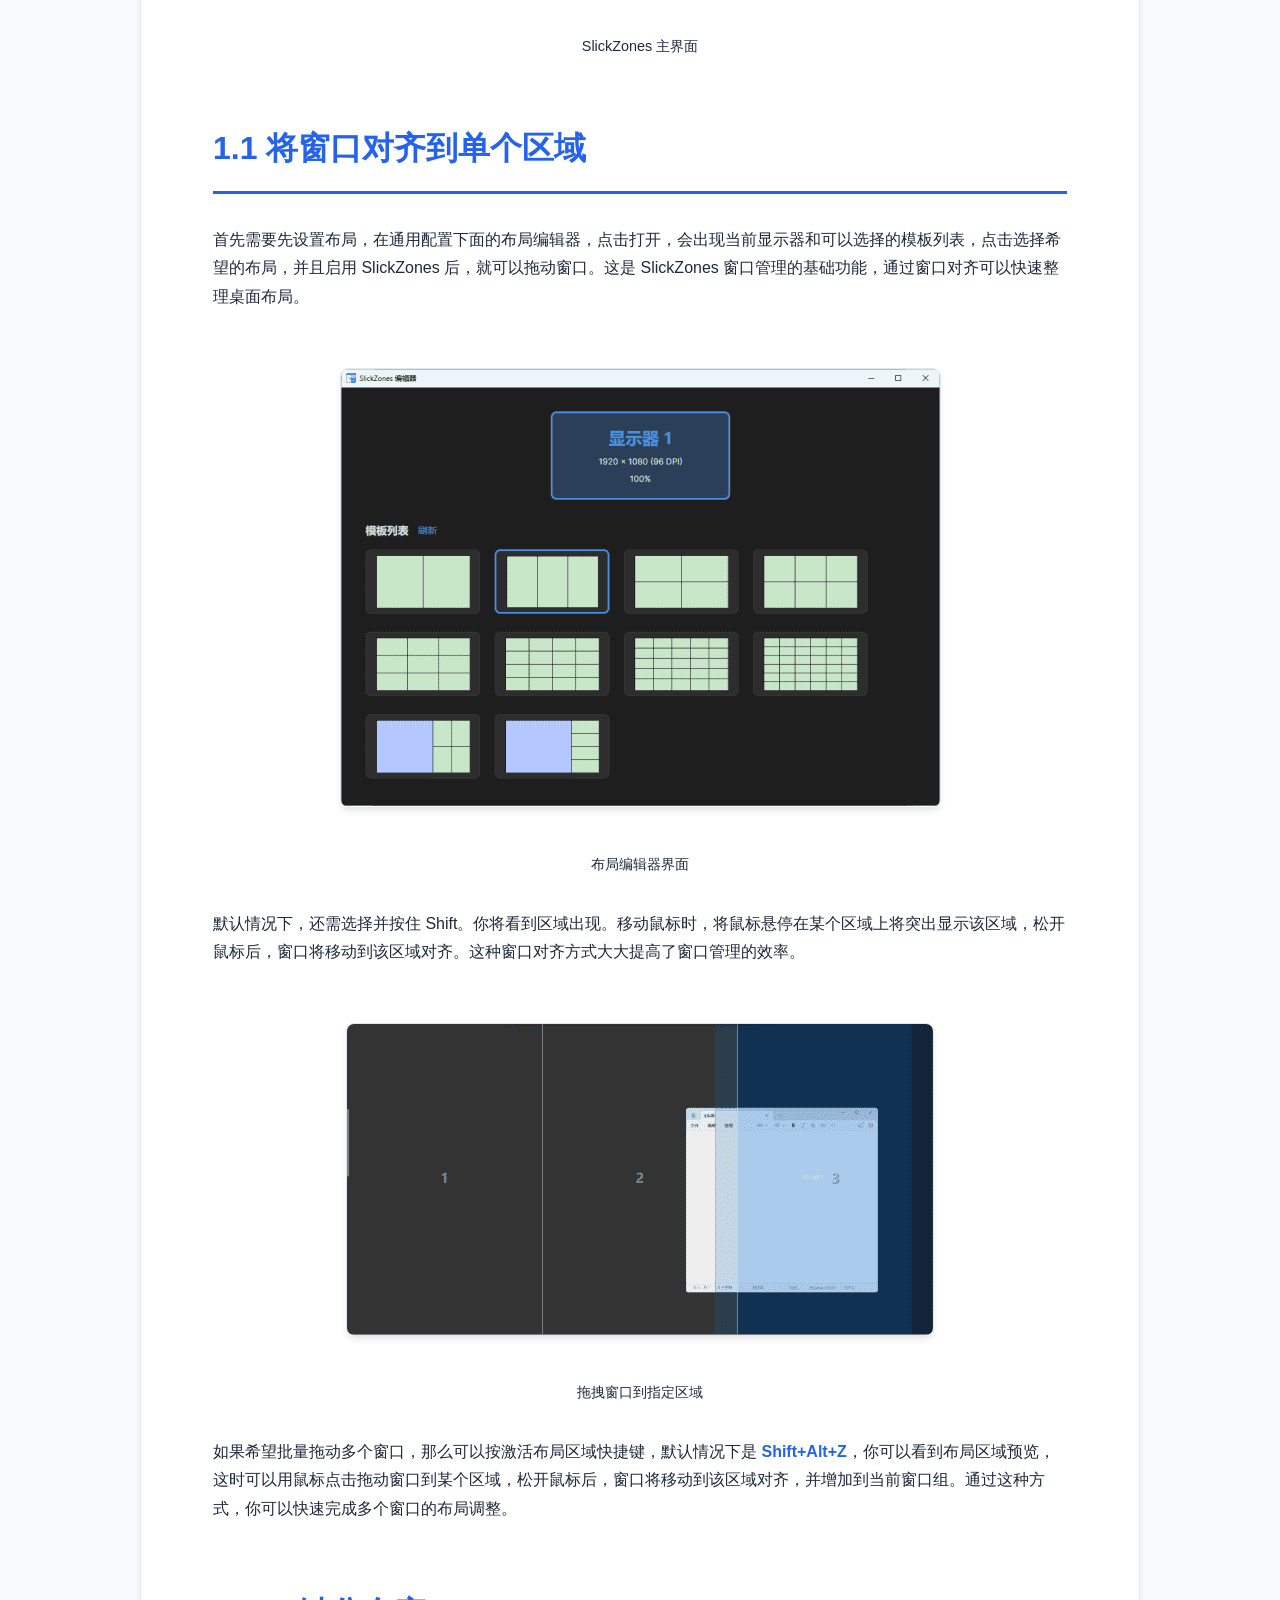
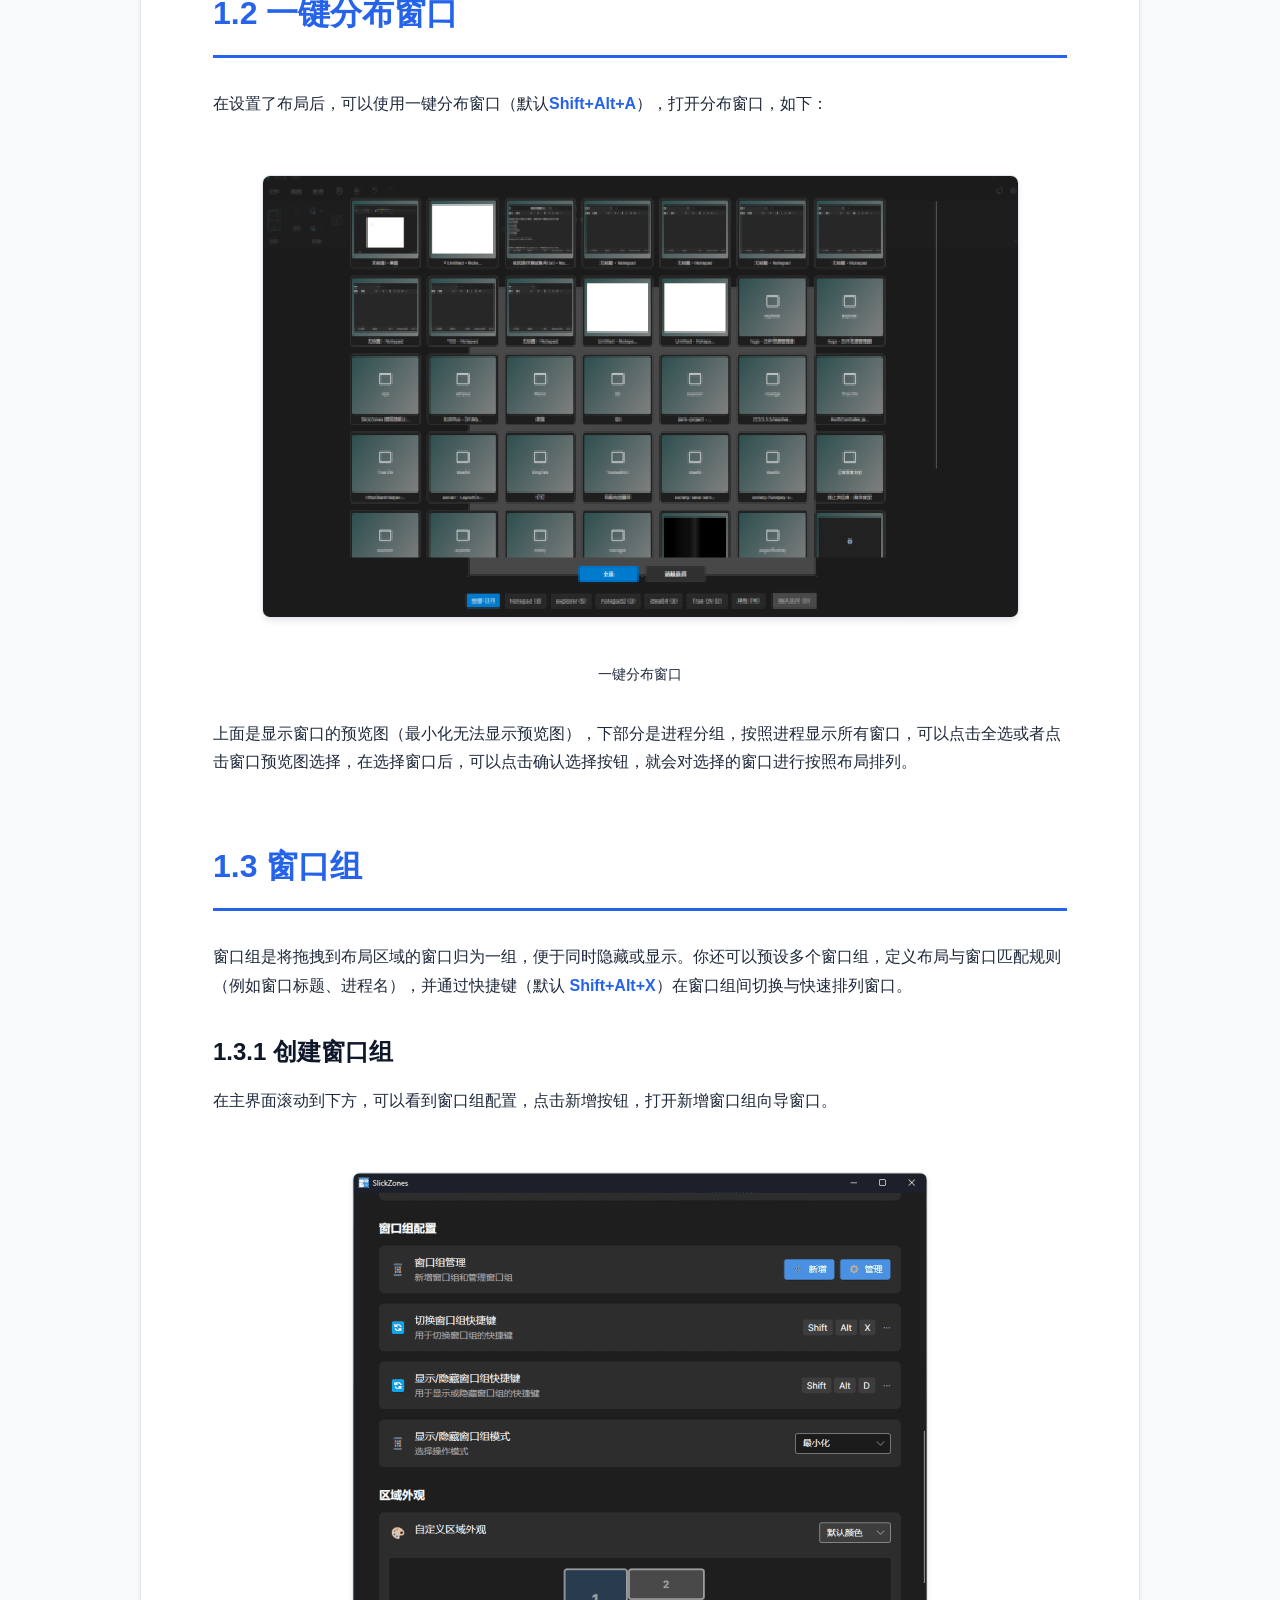
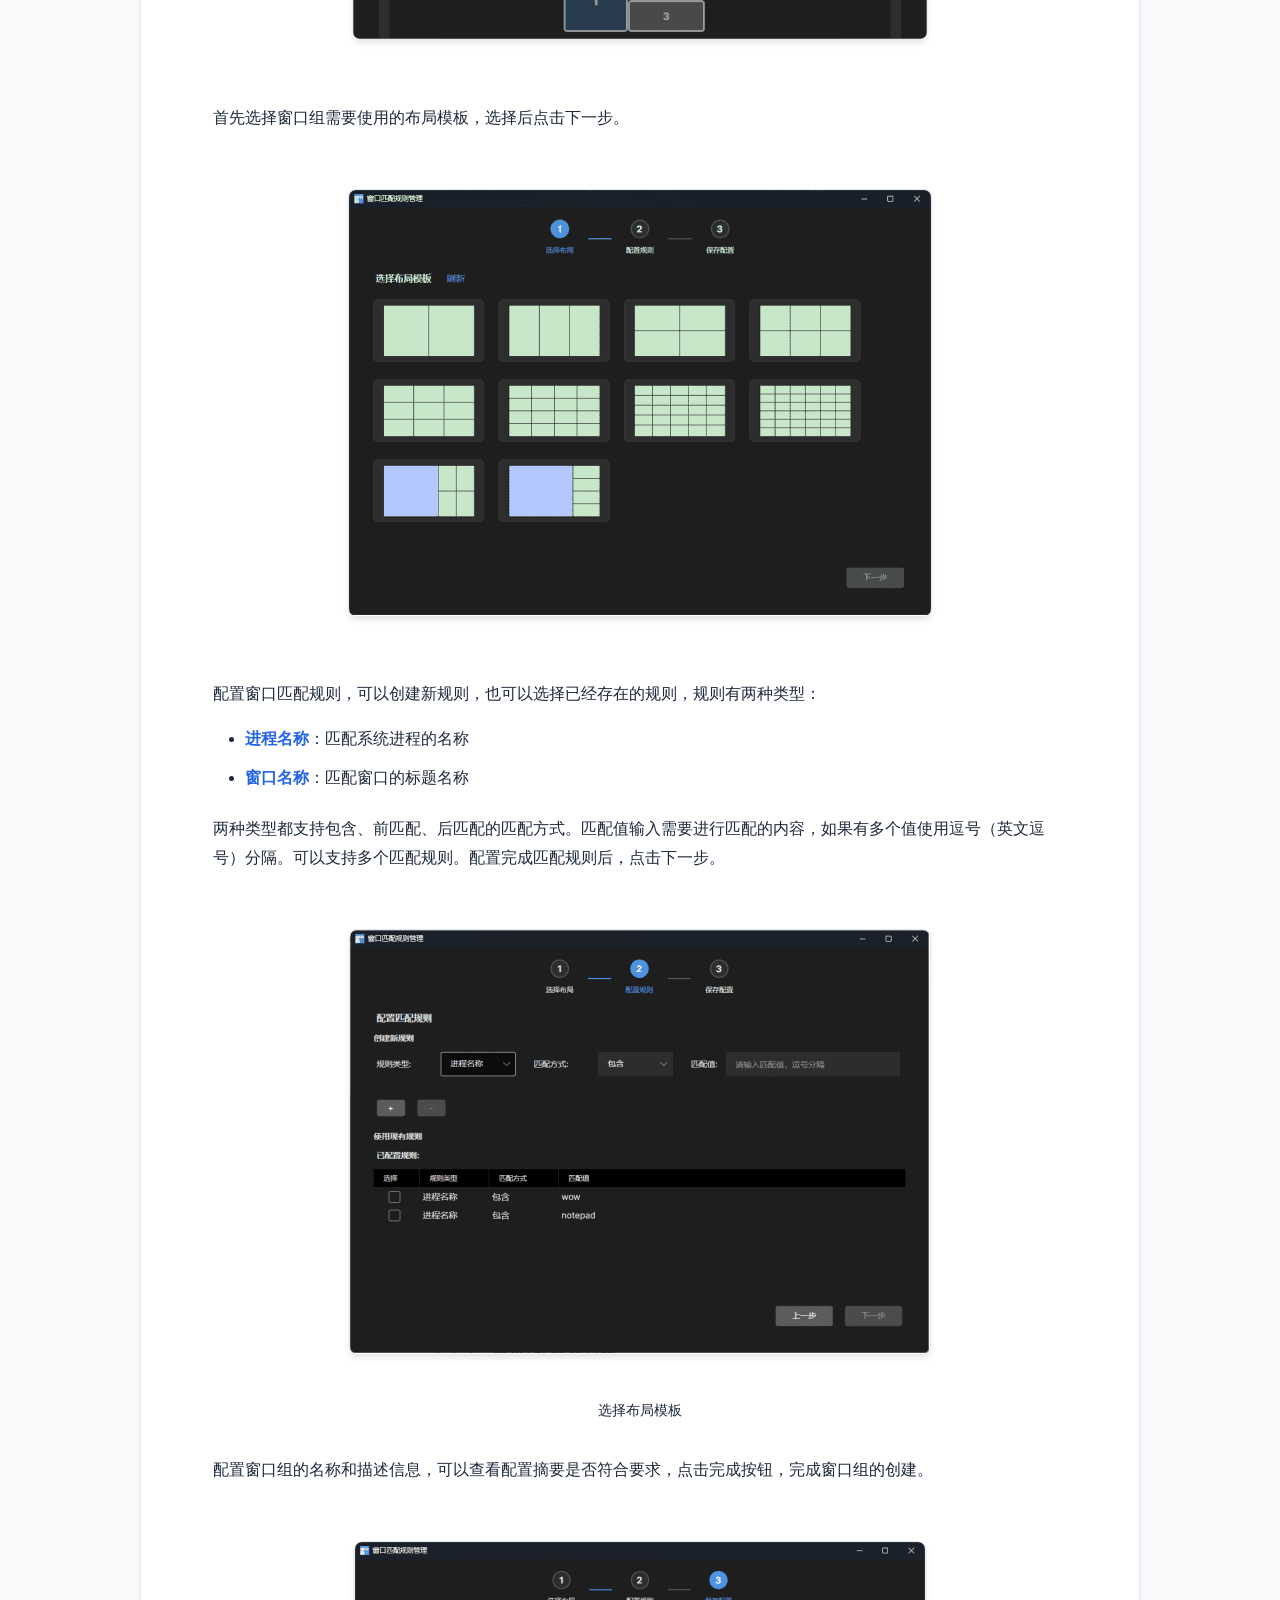
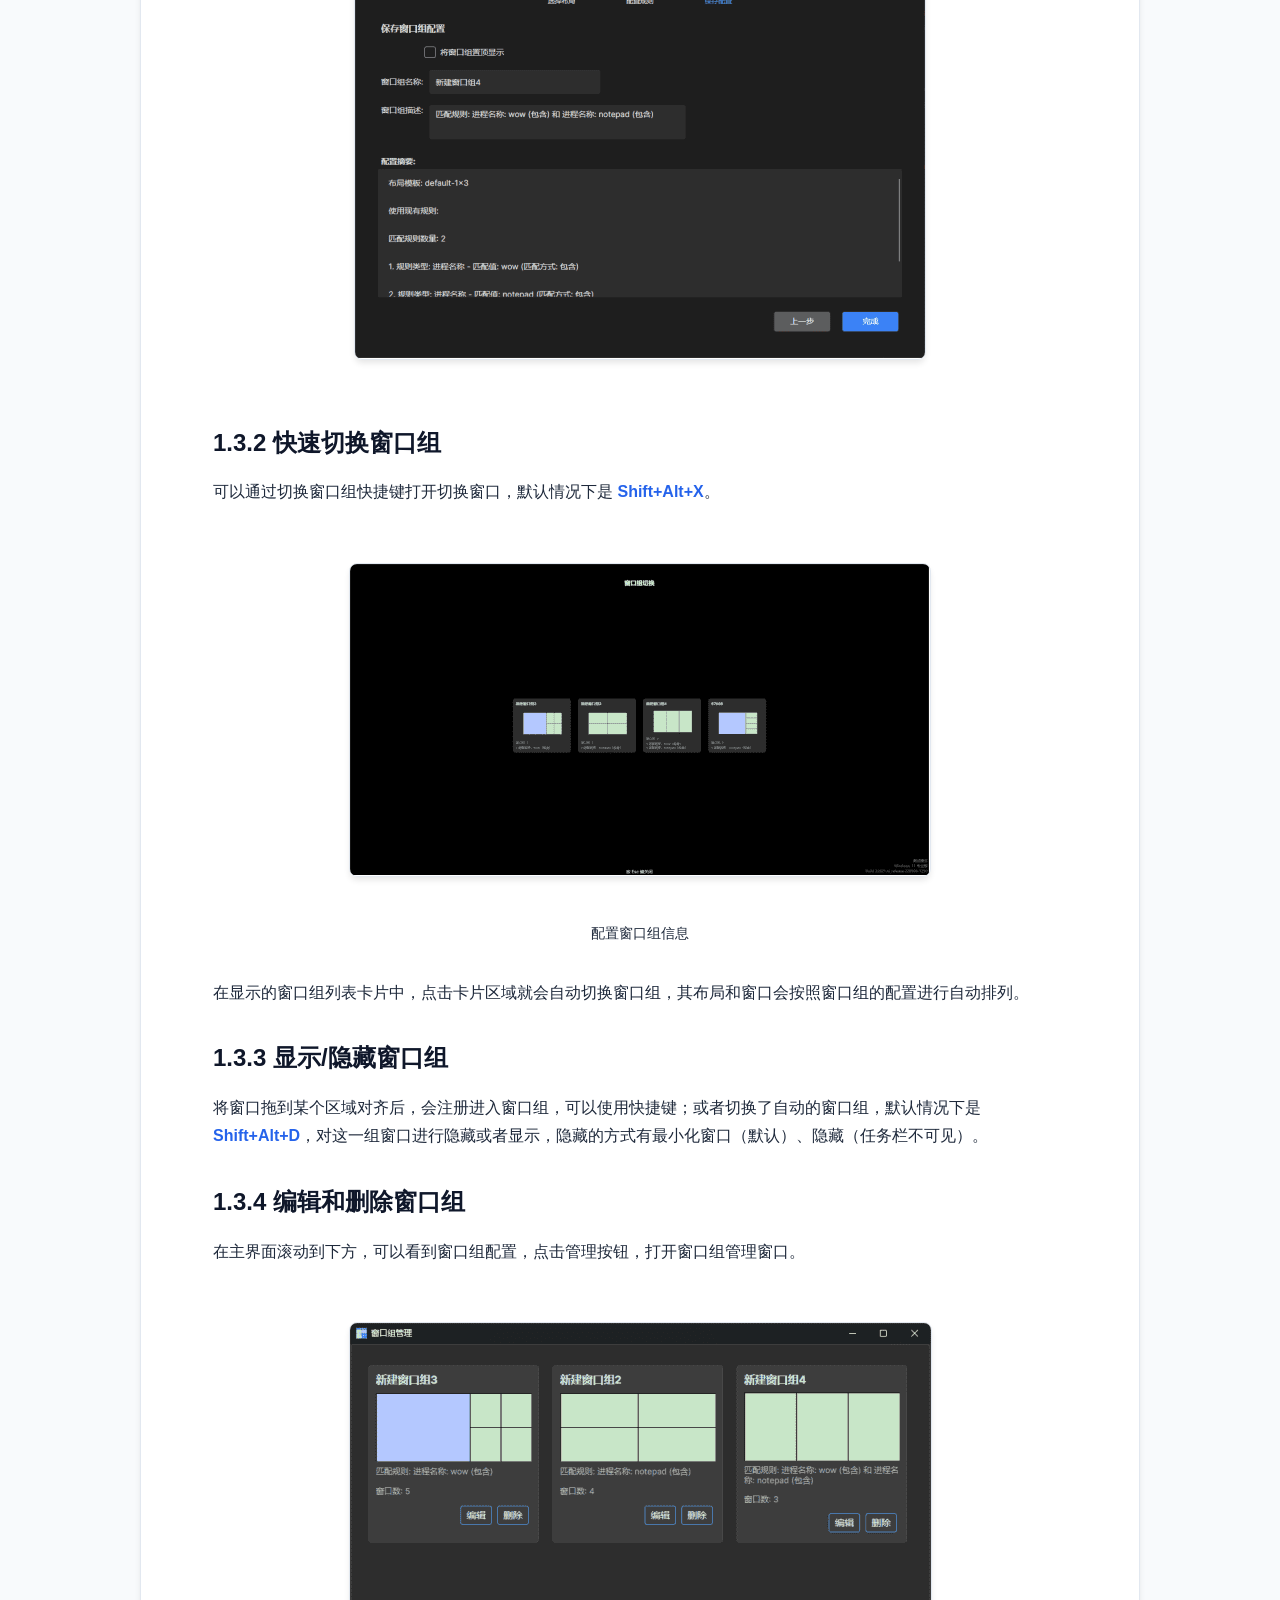
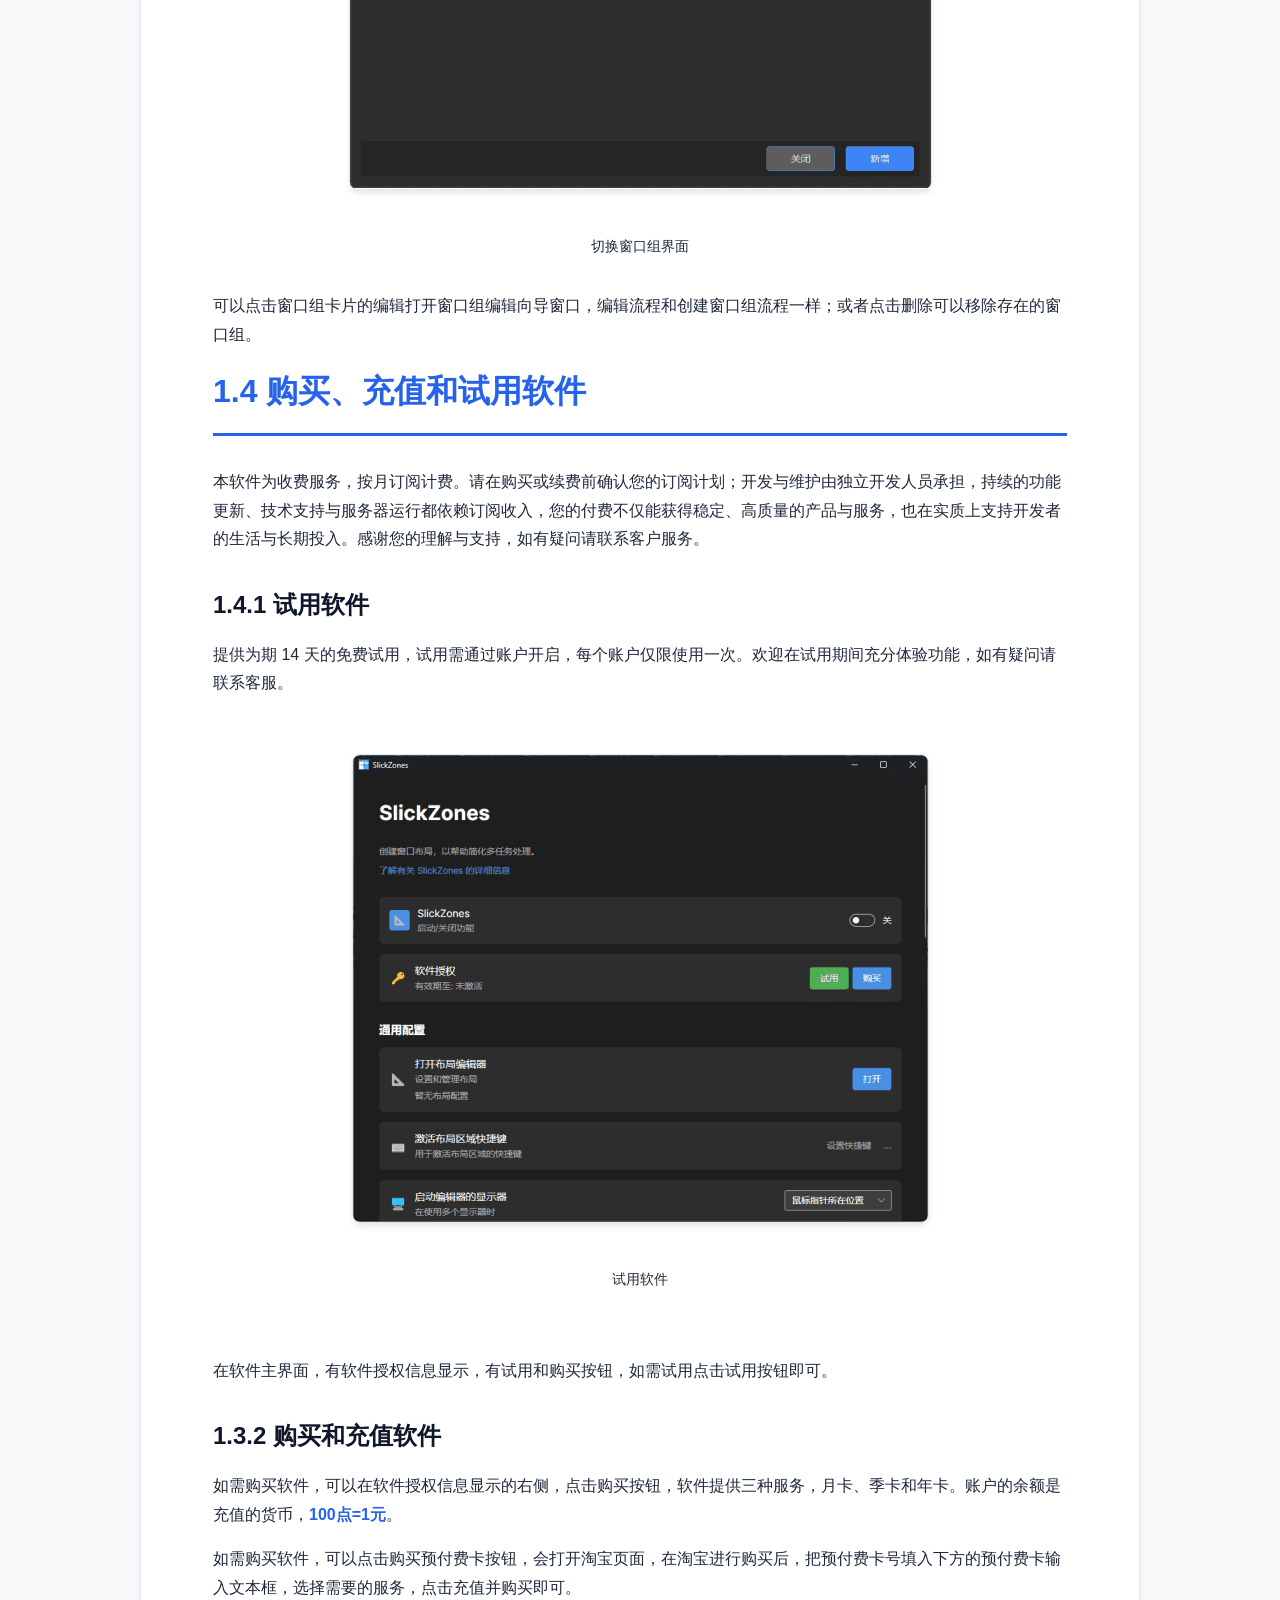
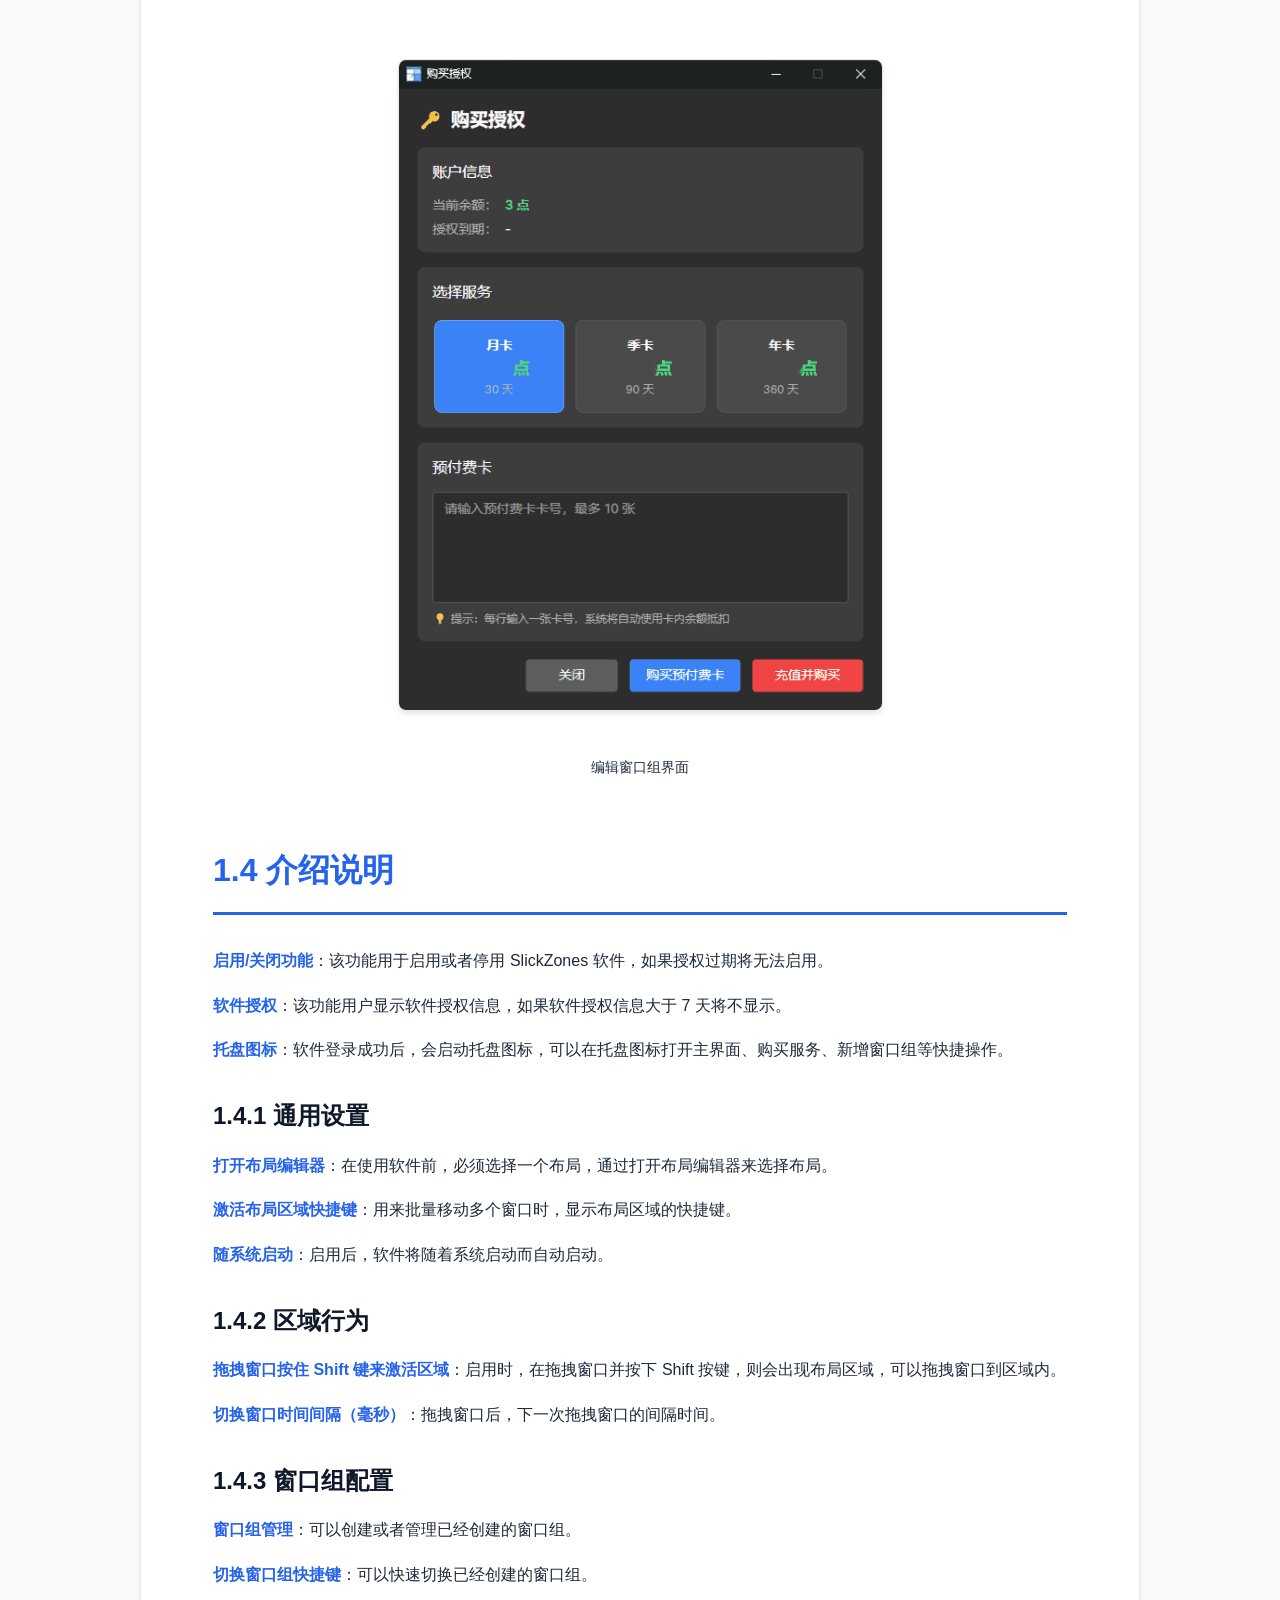
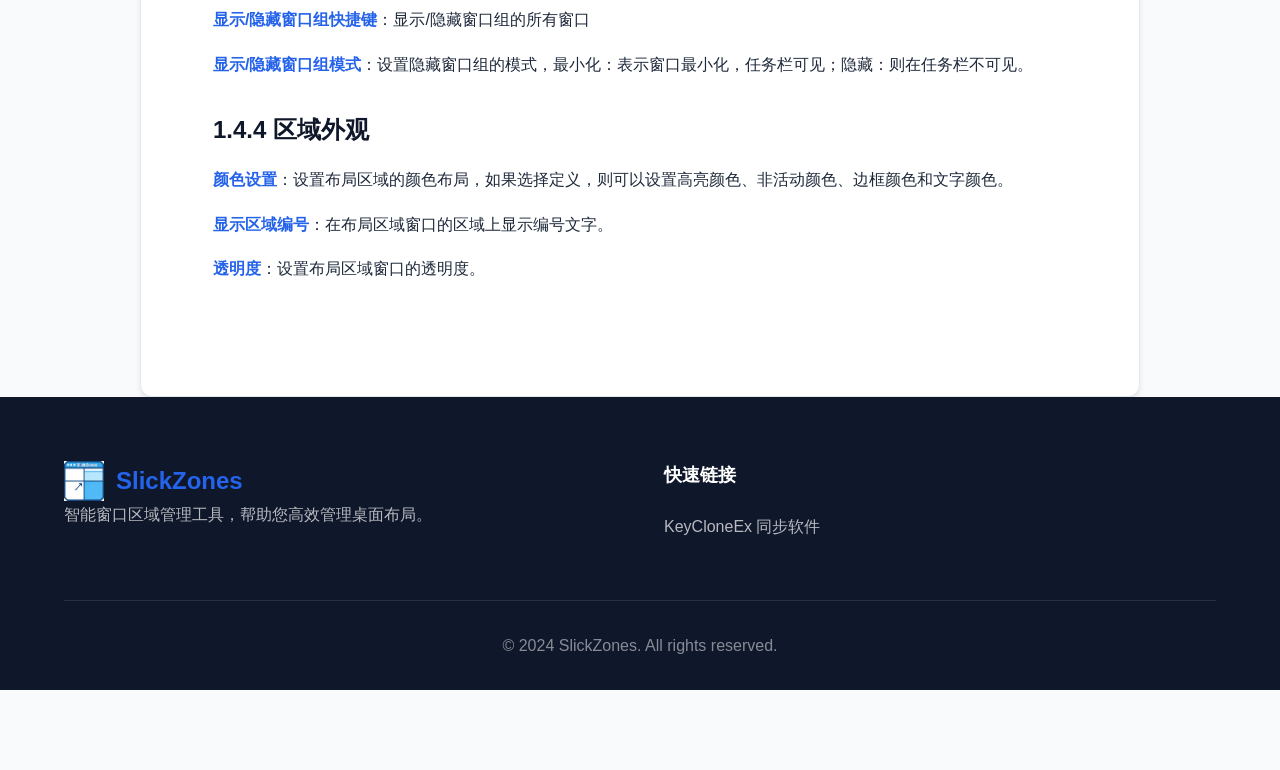
==== commit 6d7eb260: "增加一键分布窗口说明" ====
--- a/manual.html
+++ b/manual.html
@@ -81,13 +81,27 @@
                 
             </div>
 
+            <div class="manual-section" id="oneclick">
+                <h2>1.2 一键分布窗口</h2>
+                
+                <p>在设置了布局后，可以使用一键分布窗口（默认<strong>Shift+Alt+A</strong>），打开分布窗口，如下：</p>
+                
+                <div class="screenshot-container">
+                    <img src="Resources/oneClick.png" alt="一键分布窗口">
+                    <p class="screenshot-caption">一键分布窗口</p>
+                </div>
+                
+                <p>上面是显示窗口的预览图（最小化无法显示预览图），下部分是进程分组，按照进程显示所有窗口，可以点击全选或者点击窗口预览图选择，在选择窗口后，可以点击确认选择按钮，就会对选择的窗口进行按照布局排列。</p>
+                
+            </div>
+
             <div class="manual-section" id="groups">
-                <h2>1.2 窗口组</h2>
+                <h2>1.3 窗口组</h2>
                 
                 <p>窗口组是将拖拽到布局区域的窗口归为一组，便于同时隐藏或显示。你还可以预设多个窗口组，定义布局与窗口匹配规则（例如窗口标题、进程名），并通过快捷键（默认 <strong>Shift+Alt+X</strong>）在窗口组间切换与快速排列窗口。</p>
                 
                
-                <h3>1.2.1 创建窗口组</h3>
+                <h3>1.3.1 创建窗口组</h3>
                 
                 <p>在主界面滚动到下方，可以看到窗口组配置，点击新增按钮，打开新增窗口组向导窗口。</p>
                 
@@ -125,7 +139,7 @@
                     <img src="Resources/SlickZones 使用说明917.png" alt="配置匹配规则">
                     <!-- <p class="screenshot-caption">配置窗口匹配规则</p> -->
                 </div>
-                <h3>1.2.2 快速切换窗口组</h3>
+                <h3>1.3.2 快速切换窗口组</h3>
                 
                 <p>可以通过切换窗口组快捷键打开切换窗口，默认情况下是 <strong>Shift+Alt+X</strong>。</p>
                     <div class="screenshot-container">
@@ -137,11 +151,11 @@
                 
                 <p>在显示的窗口组列表卡片中，点击卡片区域就会自动切换窗口组，其布局和窗口会按照窗口组的配置进行自动排列。</p>
                 
-                <h3>1.2.3 显示/隐藏窗口组</h3>
+                <h3>1.3.3 显示/隐藏窗口组</h3>
                 
                 <p>将窗口拖到某个区域对齐后，会注册进入窗口组，可以使用快捷键；或者切换了自动的窗口组，默认情况下是 <strong>Shift+Alt+D</strong>，对这一组窗口进行隐藏或者显示，隐藏的方式有最小化窗口（默认）、隐藏（任务栏不可见）。</p>
                 
-                <h3>1.2.4 编辑和删除窗口组</h3>
+                <h3>1.3.4 编辑和删除窗口组</h3>
                 
                 <p>在主界面滚动到下方，可以看到窗口组配置，点击管理按钮，打开窗口组管理窗口。</p>
                  <div class="screenshot-container">
@@ -154,13 +168,13 @@
            
 
             <div class="manual-section" id="purchase">
-                <h2>1.3 购买、充值和试用软件</h2>
+                <h2>1.4 购买、充值和试用软件</h2>
                 
                 <p>本软件为收费服务，按月订阅计费。请在购买或续费前确认您的订阅计划；开发与维护由独立开发人员承担，持续的功能更新、技术支持与服务器运行都依赖订阅收入，您的付费不仅能获得稳定、高质量的产品与服务，也在实质上支持开发者的生活与长期投入。感谢您的理解与支持，如有疑问请联系客户服务。</p>
                 
-                <h3>1.3.1 试用软件</h3>
-                
-                <p>提供为期 7 天的免费试用，试用需通过账户开启，每个账户仅限使用一次。欢迎在试用期间充分体验功能，如有疑问请联系客服。</p>
+                <h3>1.4.1 试用软件</h3>
+                
+                <p>提供为期 14 天的免费试用，试用需通过账户开启，每个账户仅限使用一次。欢迎在试用期间充分体验功能，如有疑问请联系客服。</p>
                   <div class="screenshot-container">
                     <img src="Resources/SlickZones 使用说明1498.png" alt="窗口组管理">
                     <p class="screenshot-caption">试用软件</p>
--- a/styles.css
+++ b/styles.css
@@ -2,6 +2,10 @@
     margin: 0;
     padding: 0;
     box-sizing: border-box;
+}
+
+html {
+    scroll-behavior: smooth;
 }
 
 :root {
@@ -138,7 +142,44 @@
 
 .hero-buttons {
     display: flex;
-    gap: 1rem;
+    justify-content: center;
+    gap: 1.5rem;
+    margin-top: 1rem;
+}
+
+.hero-qr {
+    display: flex;
+    flex-direction: column;
+    align-items: center;
+    margin-top: 2rem;
+}
+
+.hero-qr .qr-code {
+    background: white;
+    padding: 0.25rem;
+    border-radius: 6px;
+    box-shadow: 0 10px 25px rgba(0, 0, 0, 0.2);
+}
+
+.hero-qr .qr-img {
+    width: 140px;
+    height: 140px;
+    display: block;
+}
+
+.hero-qr .qr-label {
+    margin-top: 0.75rem;
+    font-size: 0.95rem;
+    font-weight: 600;
+    margin-bottom: 0.25rem;
+    color: white;
+}
+
+.hero-qr .qr-number {
+    font-size: 0.85rem;
+    opacity: 0.85;
+    margin: 0;
+    color: rgba(255, 255, 255, 0.85);
 }
 
 .hero-image {
@@ -181,15 +222,28 @@
     background: #3b82f6;
     color: white;
     font-size: 1.125rem;
-    padding: 1rem 2.5rem;
-    font-weight: 700;
-    box-shadow: var(--shadow-lg);
+    padding: 0.85rem 3.3rem;
+    font-weight: 600;
+    border-radius: 10px;
+    border: none;
+    transition: all 0.2s ease;
+    display: inline-flex;
+    align-items: center;
+    justify-content: center;
+    gap: 8px;
 }
 
 .btn-download:hover {
     background: #2563eb;
-    transform: translateY(-3px);
-    box-shadow: 0 20px 25px -5px rgba(0, 0, 0, 0.2);
+    transform: none;
+    box-shadow: none;
+}
+
+.btn-disabled {
+    background: #94a3b8;
+    cursor: not-allowed;
+    opacity: 0.7;
+    pointer-events: none;
 }
 
 .btn-secondary {
@@ -289,7 +343,22 @@
 .cta {
     background: linear-gradient(135deg, #3b82f6 0%, #1e40af 100%);
     color: white;
-    text-align: center;
+}
+
+.cta .container {
+    display: flex;
+    align-items: center;
+    justify-content: space-between;
+    gap: 3rem;
+}
+
+.cta-left {
+    flex: 1;
+    text-align: left;
+}
+
+.cta-right {
+    flex-shrink: 0;
 }
 
 .cta h2 {
@@ -302,6 +371,54 @@
     font-size: 1.25rem;
     margin-bottom: 2rem;
     opacity: 0.95;
+}
+
+.support-card {
+    background: rgba(255, 255, 255, 0.1);
+    backdrop-filter: blur(10px);
+    padding: 2rem;
+    border-radius: 16px;
+    border: 1px solid rgba(255, 255, 255, 0.2);
+    text-align: center;
+}
+
+.support-card h3 {
+    font-size: 1.5rem;
+    font-weight: 700;
+    margin-bottom: 0.75rem;
+}
+
+.support-card p {
+    font-size: 1rem;
+    margin-bottom: 1.5rem;
+    opacity: 0.9;
+}
+
+.support-card .qr-code {
+    background: white;
+    padding: 0.15rem;
+    border-radius: 6px;
+    display: inline-block;
+    margin-bottom: 1rem;
+    box-shadow: 0 10px 25px rgba(0, 0, 0, 0.2);
+}
+
+.support-card .qr-img {
+    width: 150px;
+    height: 150px;
+    display: block;
+}
+
+.support-card .qr-label {
+    font-size: 1rem;
+    font-weight: 600;
+    margin-bottom: 0.25rem;
+}
+
+.support-card .qr-number {
+    font-size: 0.9rem;
+    opacity: 0.85;
+    margin: 0;
 }
 
 .cta .btn {
@@ -365,6 +482,37 @@
 
 .footer-bottom p {
     color: rgba(255, 255, 255, 0.5);
+}
+
+/* QQ群二维码样式 */
+.qr-section {
+    text-align: center;
+}
+
+.qr-desc {
+    color: rgba(255, 255, 255, 0.7);
+    margin-bottom: 1rem;
+    font-size: 0.9rem;
+}
+
+.qr-code {
+    background: white;
+    padding: 0.25rem;
+    border-radius: 6px;
+    display: inline-block;
+    margin-bottom: 0.75rem;
+}
+
+.qr-img {
+    width: 180px;
+    height: 180px;
+    display: block;
+}
+
+.qr-tip {
+    color: rgba(255, 255, 255, 0.7);
+    font-size: 0.875rem;
+    margin: 0;
 }
 
 /* 使用手册页面样式 */
@@ -634,6 +782,15 @@
         gap: 1rem;
     }
     
+    .cta .container {
+        flex-direction: column;
+        text-align: center;
+    }
+    
+    .cta-left {
+        text-align: center;
+    }
+    
     .nav-links {
         flex-wrap: wrap;
         justify-content: center;
